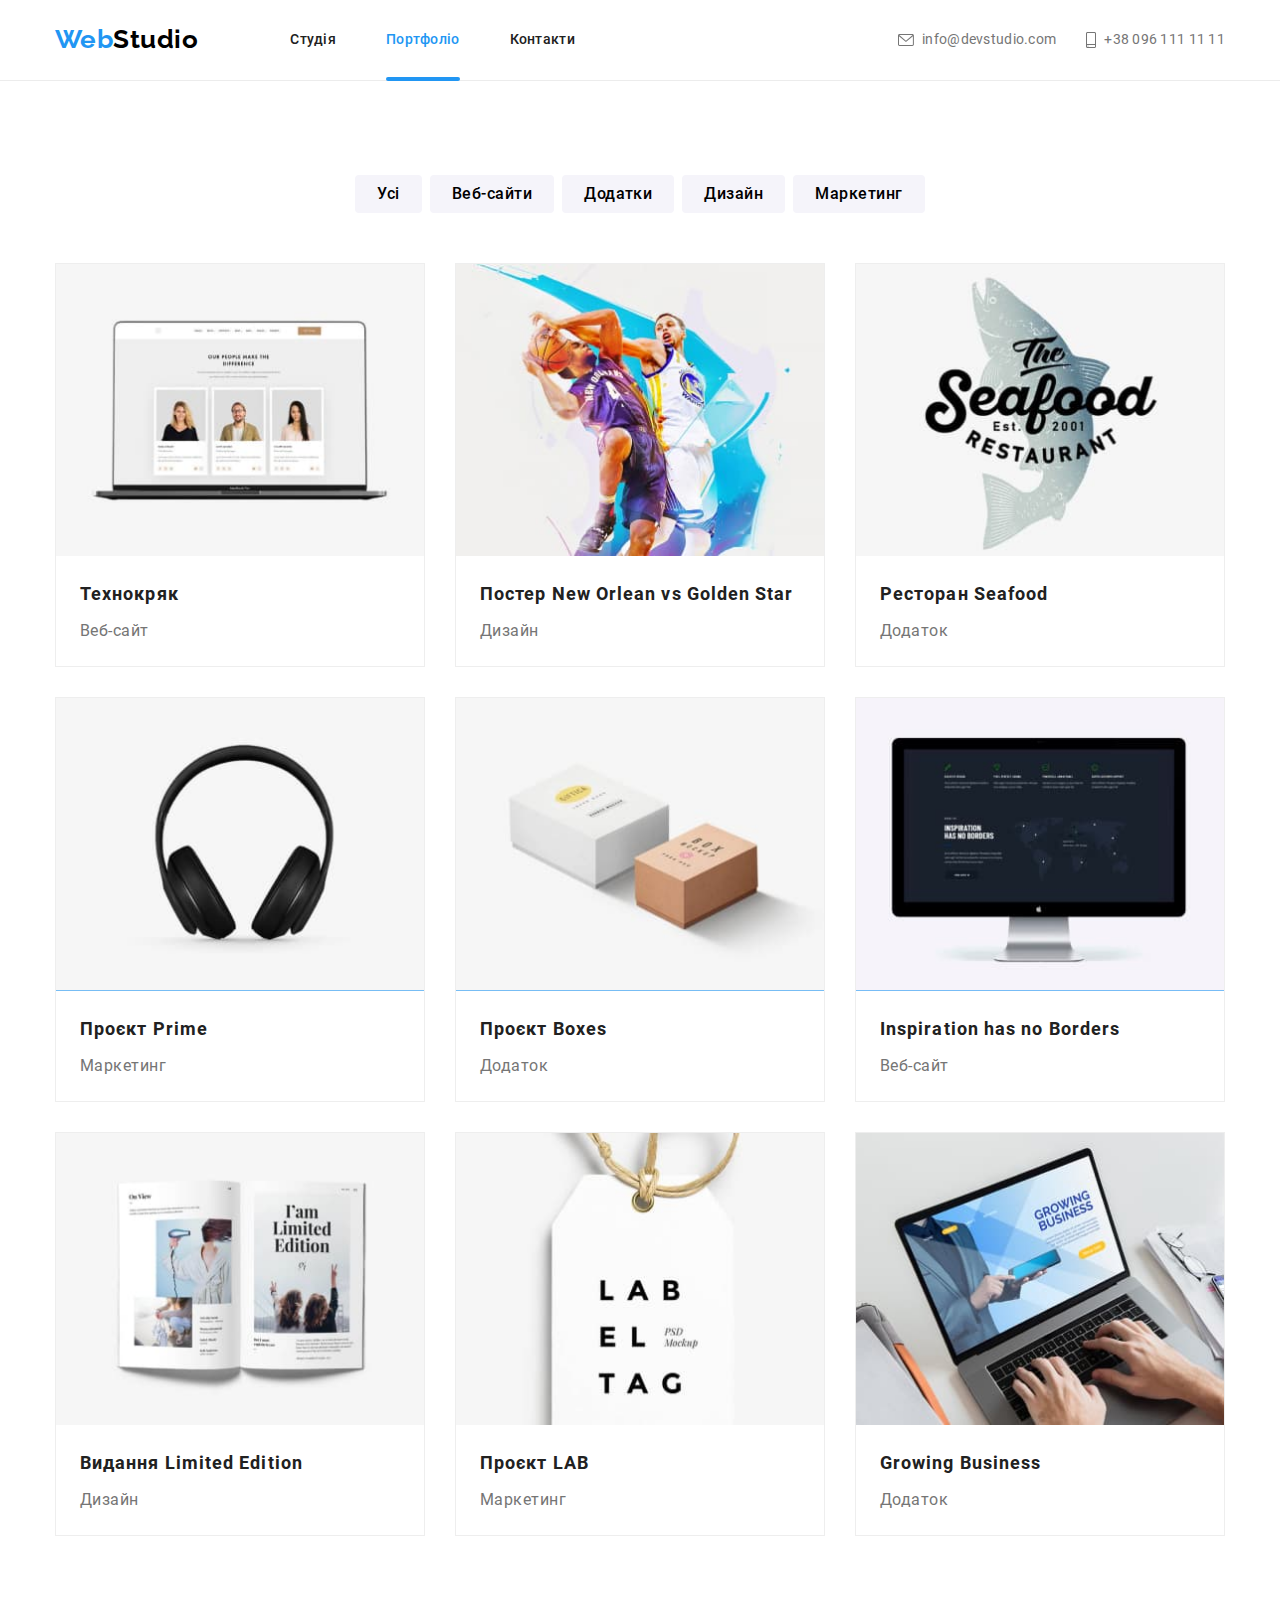
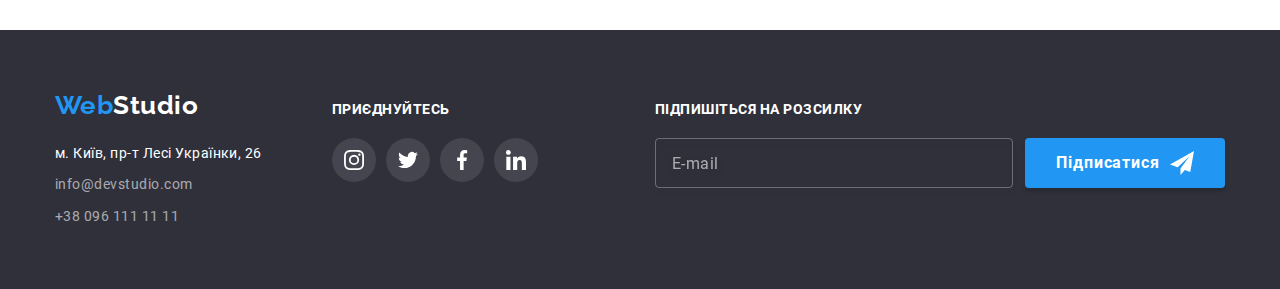
==== portfolio.html @ 1959391b "Update markup to responsive/adaptive version" ====
<!DOCTYPE html>
<html lang="uk">
<head>
    <meta charset="UTF-8">
    <meta http-equiv="X-UA-Compatible" content="IE=edge">
    <meta name="viewport" content="width=device-width, initial-scale=1.0">
    <title>Портфоліо</title>
    <!-- <link href="https://fonts.googleapis.com/css2?family=Raleway:wght@700&family=Roboto:wght@400;500;700;900&display=swap" rel="stylesheet"> -->
    <link rel="stylesheet" href="https://cdnjs.cloudflare.com/ajax/libs/modern-normalize/1.1.0/modern-normalize.css">
    <link rel="stylesheet" href="./css/main.min.css">
    
</head>
<body>
     <!-- Header -->
     <header class="page-header">
      <div class="container">
       <div class="page-header__inner">
         <!-- Site Navigation: -->

        <!-- Site Logo -->
        <a href="./index.html" class="logo"
          ><span class="logo__accent">Web</span>Studio</a
        >

        <button data-menu-button type="button" class="menu-button" aria-expanded="false" aria-controls="menu-container">
          <svg width="40" height="40" aria-label="Перемикач мобільного меню">
            <use class="menu-button__icon menu-button__icon--open" href="./images/icons.svg#menu-open"></use>
            <use class="menu-button__icon menu-button__icon--close" href="./images/icons.svg#menu-close"></use>
          </svg>
        </button>

        <div data-menu class="menu-container" id="menu-container">
          
          <nav>
            <ul class="menu-container__navigation site-nav">
              <!-- Link list  -->
              <li class="site-nav__item">
                <a href="./index.html" class="site-nav__link">Студія</a>
              </li>
              <li class="site-nav__item">
                <a href="./portfolio.html" class="site-nav__link site-nav__link--current">Портфоліо</a>
              </li>
              <li class="site-nav__item">
                <a href="#" class="site-nav__link">Контакти</a>
              </li>
            </ul>
          </nav>
          <!-- End Site Navigation -->
          <!-- Contacts: -->
          <ul class="menu-container__contacts contacts-nav">
            <li class="contacts-nav__item">
              <a href="mailto:info@devstudio.com" class="contacts-nav__link contacts-nav__link--mail">
                <svg class="contacts-nav__icon" width="16" height="12">
                  <use href="./images/icons.svg#envelope"></use>
                </svg>
                info@devstudio.com
              </a>
            </li>
            <li class="contacts-nav__item">
              <a href="tel:+380961111111" class="contacts-nav__link contacts-nav__link--tel">
                <svg class="contacts-nav__icon" width="10" height="16">
                  <use href="./images/icons.svg#smartphone"></use>
                </svg>
                +38 096 111 11 11
              </a>
            </li>
          </ul>
          <!-- End Contacts -->

          <ul class="menu-container__socials menu-soc">
            <li class="menu-soc__item">
              <a href="#" class="menu-soc__link">Instagram</a>
            </li>
            <li class="menu-soc__item">
              <a href="#" class="menu-soc__link">Twitter</a>
            </li>
            <li class="menu-soc__item">
              <a href="#" class="menu-soc__link">Facebook</a>
            </li>
            <li class="menu-soc__item">
              <a href="#" class="menu-soc__link">LinkedIn</a>
            </li>
          </ul>
        </div>
       </div>
      </div>
    </header>
      <!-- End Header -->
<!-- Main Content: -->
 <main>
    <!-- Projects: -->
<section class="projects">
<div class="container">
  <h1 class="projects__heading visually-hidden">Галерея проектів</h1>
  <!-- Filter: -->
  <ul class="projects__filter filter">
      <li class="filter__item"><button type="button" class="filter__button button">Усі</button></li>
      <li class="filter__item"><button type="button" class="filter__button button">Веб-сайти</button></li>
      <li class="filter__item"><button type="button" class="filter__button button">Додатки</button></li>
      <li class="filter__item"><button type="button" class="filter__button button">Дизайн</button></li>
      <li class="filter__item"><button type="button" class="filter__button button">Маркетинг</button></li>
  </ul>
  <!-- Links to projects: -->
  <ul class="projects__list">
      <li class="projects__item product">
          <a href="#" class="product__link">
             <div class="product__thumb">
              <img class="product__image"
              srcset="
              ./images/macbook-screan.jpg 1x,
              ./images/macbook-screan@2x.jpg 2x
              "
              src="./images/macbook-screan.jpg" alt="Сторінка сайту Технокряк" width="370" height="294">
              <div class="product__overlay">
                <p>Ресурс пропонує комплексні пропозиції з різним рівнем функціоналу та сервісів. Все це дозволить відвідувачу отримати вичерпні відомості про компанію чи приватну особу.</p>
              </div> 
            </div>
              <div class="product__content">
                <h2 class="product__title">Технокряк</h2>
              <p class="product__descr">Веб-сайт</p>
              </div>
              
          </a>
      </li>
      <li class="projects__item product">
          <a href="#" class="product__link">
              <div class="product__thumb">
                <img class="product__image"
                srcset="
                ./images/match-poster.jpg 1x,
                ./images/match-poster@2x.jpg 2x
                "
                src="./images/match-poster.jpg" alt="Афіша баскетбольного матчу" width="370" height="294">
              <div class="product__overlay">
                <p>Ресурс пропонує комплексні пропозиції з різним рівнем функціоналу та сервісів. Все це дозволить відвідувачу отримати вичерпні відомості про компанію чи приватну особу.</p>
              </div> 
              </div>
              <div class="product__content">
              <h2 class="product__title">Постер <span lang="en">New Orlean vs Golden Star</span></h2>
              <p class="product__descr">Дизайн</p>
             </div>
          </a>
      </li>
      <li class="projects__item product">
          <a href="#" class="product__link">
             <div class="product__thumb">
              <img class="product__image"
              srcset="
              ./images/restaurant-logo.jpg 1x,
              ./images/restaurant-logo@2x.jpg 2x
              "
              src="./images/restaurant-logo.jpg" alt="Логотип ресторану" width="370" height="294">
              <div class="product__overlay">
                <p>Ресурс пропонує комплексні пропозиції з різним рівнем функціоналу та сервісів. Все це дозволить відвідувачу отримати вичерпні відомості про компанію чи приватну особу.</p>
              </div> 
             </div>
              <div class="product__content">
                <h2 class="product__title">Ресторан <span lang="en">Seafood</span></h2>
              <p class="product__descr">Додаток</p>
              </div>
          </a>
      </li>
      <li class="projects__item product">
          <a href="#" class="product__link">
              <div class="product__thumb">
                <img class="product__image"
                srcset="
                ./images/headphones.jpg 1x,
                ./images/headphones@2x.jpg 2x
                "
                src="./images/headphones.jpg" alt="Навушники" width="370" height="294">
              <div class="product__overlay">
                <p>Ресурс пропонує комплексні пропозиції з різним рівнем функціоналу та сервісів. Все це дозволить відвідувачу отримати вичерпні відомості про компанію чи приватну особу.</p>
              </div> 
              </div>
              <div class="product__content">
                <h2 class="product__title">Проєкт <span lang="en">Prime</span></h2>
              <p class="product__descr">Маркетинг</p>
              </div>
          </a>
      </li>
      <li class="projects__item product">
          <a href="#" class="product__link">
             <div class="product__thumb">
              <img class="product__image"
              srcset="
              ./images/boxes.jpg 1x,
              ./images/boxes@2x.jpg 2x
              "
              src="./images/boxes.jpg" alt="Біла та коричнева коробки" width="370" height="294">
              <div class="product__overlay">
                <p>Ресурс пропонує комплексні пропозиції з різним рівнем функціоналу та сервісів. Все це дозволить відвідувачу отримати вичерпні відомості про компанію чи приватну особу.</p>
              </div> 
             </div>
              <div class="product__content">
              <h2 class="product__title">Проєкт <span lang="en">Boxes</span></h2>
              <p class="product__descr">Додаток</p>
             </div>
          </a>
      </li>
      <li class="projects__item product">
          <a href="#" class="product__link">
              <div class="product__thumb">
                <img class="product__image"
                srcset="
                ./images/monitor.jpg 1x,
                ./images/monitor@2x.jpg 2x
                "
                src="./images/monitor.jpg" alt="Комп'ютерний монітор" width="370" height="294">
              <div class="product__overlay">
                <p>Ресурс пропонує комплексні пропозиції з різним рівнем функціоналу та сервісів. Все це дозволить відвідувачу отримати вичерпні відомості про компанію чи приватну особу.</p>
              </div> 
              </div>
              <div class="product__content">
              <h2 class="product__title" lang="en">Inspiration has no Borders</h2>
              <p class="product__descr">Веб-сайт</p>
            </div>
          </a>
      </li>
      <li class="projects__item product">
          <a href="#" class="product__link">
             <div class="product__thumb">
              <img class="product__image"
              srcset="
              ./images/magazine.jpg 1x,
              ./images/magazine@2x.jpg 2x
              "
              src="./images/magazine.jpg" alt="Журнал" width="370" height="294">
              <div class="product__overlay">
                <p>Ресурс пропонує комплексні пропозиції з різним рівнем функціоналу та сервісів. Все це дозволить відвідувачу отримати вичерпні відомості про компанію чи приватну особу.</p>
              </div> 
             </div>
              <div class="product__content">
                <h2 class="product__title">Видання <span lang="en">Limited Edition</span></h2>
              <p class="product__descr">Дизайн</p>
              </div>
          </a>
      </li>
      <li class="projects__item product">
          <a href="#" class="product__link">
              <div class="product__thumb">
                <img class="product__image"
                srcset="
                ./images/lab-tag.jpg 1x,
                ./images/lab-tag@2x.jpg 2x
                "
                src="./images/lab-tag.jpg" alt="Товарна бірка" width="370" height="294">
              <div class="product__overlay">
                <p>Ресурс пропонує комплексні пропозиції з різним рівнем функціоналу та сервісів. Все це дозволить відвідувачу отримати вичерпні відомості про компанію чи приватну особу.</p>
              </div> 
              </div>
              <div class="product__content">
              <h2 class="product__title">Проєкт LAB</h2>
              <p class="product__descr">Маркетинг</p>
             </div>
          </a>
      </li>
      <li class="projects__item product">
          <a href="#" class="product__link">
              <div class="product__thumb">
                <img class="product__image" 
                srcset="
                ./images/laptop.jpg 1x,
                ./images/laptop@2x.jpg 2x
                "
                src="./images/laptop.jpg" alt="Ноутбук" width="370" height="294">
              <div class="product__overlay">
                <p>Ресурс пропонує комплексні пропозиції з різним рівнем функціоналу та сервісів. Все це дозволить відвідувачу отримати вичерпні відомості про компанію чи приватну особу.</p>
              </div> 
              </div>
              <div class="product__content">
                <h2 class="product__title" lang="en">Growing Business</h2>
              <p class="product__descr">Додаток</p>
              </div>
          </a>
      </li>
  </ul>

</div>
</section>
<!-- End Projects -->
</main>
<!-- End Main Content -->

 <!-- Footer: -->
 <footer class="page-footer">
  <div class="container">
    <div class="page-footer__container">
    <div class="page-footer__content">
     <!-- Contacts: -->
      <address>
        <!-- Site Logo -->
        <a href="./index.html" class="page-footer__logo logo"
          ><span class="logo__accent">Web</span>Studio</a
        >
        <ul class="page-footer__address-nav address-nav">
          <li class="address-nav__item">
            <a
              href="https://goo.gl/maps/x9aKFmAfyXgnvs488"
              target="_blank"
              rel="noopener noreferrer nofollow"
              class="address-nav__link address-nav__link--address"
              >м. Київ, пр-т Лесі Українки, 26</a
            >
          </li>
          <li class="address-nav__item">
            <a href="mailto:info@devstudio.com" class="address-nav__link"
              >info@devstudio.com</a
            >
          </li>
          <li class="address-nav__item">
            <a href="tel:+380961111111" class="address-nav__link">+38 096 111 11 11</a>
          </li>
        </ul>
      </address>
      <!--Social links: -->
      <div class="page-footer__socials socials">
        <p class="socials__text">Приєднуйтесь</p>
        <ul class="socials__list soc-nav">
          <li class="soc-nav__item">
            <a href="#" class="soc-nav__link soc-nav__link--inverse">
              <span class="visually-hidden">Посилання на Instagram</span>
              <svg class="soc-nav__icon soc-nav__icon" width="20" height="20">
                <use href="./images/icons.svg#instagram"></use>
              </svg>
            </a>
          </li>
          <li class="soc-nav__item">
            <a href="#" class="soc-nav__link soc-nav__link--inverse">
              <span class="visually-hidden">Посилання на Twitter</span>
              <svg class="soc-nav__icon" width="20" height="20">
                <use href="./images/icons.svg#twitter"></use>
              </svg>
            </a>
          </li>
          <li class="soc-nav__item">
            <a href="#" class="soc-nav__link soc-nav__link--inverse">
              <span class="visually-hidden">Посилання на Facebook</span>
              <svg class="soc-nav__icon" width="20" height="20">
                <use href="./images/icons.svg#facebook"></use>
              </svg>
            </a>
          </li>
          <li class="soc-nav__item">
            <a href="#" class="soc-nav__link soc-nav__link--inverse">
              <span class="visually-hidden">Посилання на LinkedIn</span>
              <svg class="soc-nav__icon" width="20" height="20">
                <use href="./images/icons.svg#linkedin"></use>
              </svg>
            </a>
          </li>
        </ul>
      </div>
    </div>
    
      <!-- E-Mail input: -->
      <div class="footer-form__wrapper">
        <p class="footer-form__text">Підпишіться на розсилку</p>
        <form class="footer-form">
          <label>
            <span class="visually-hidden">Електронна пошта</span>
            <input
              class="footer-form__field"
              type="email"
              name="email"
              placeholder="E-mail"
            />
          </label>
          <button class="footer-form__button" type="submit">
            Підписатися
            <svg width="24" height="24">
              <use href="./images/icons.svg#send"></use>
            </svg>
          </button>
        </form>
      </div>
    </div>
  </div>
</footer>
  <!-- End Footer -->
  <script src="./js/mobile-menu.js"></script>
</body>
</html>
---- css/main.min.css ----
@font-face{font-family:"Raleway";font-style:normal;font-weight:400;src:url("../fonts/raleway-v28-latin_cyrillic-regular.eot");src:local(""),url("../fonts/raleway-v28-latin_cyrillic-regular.eot?#iefix") format("embedded-opentype"),url("../fonts/raleway-v28-latin_cyrillic-regular.woff2") format("woff2"),url("../fonts/raleway-v28-latin_cyrillic-regular.woff") format("woff"),url("../fonts/raleway-v28-latin_cyrillic-regular.ttf") format("truetype"),url("../fonts/raleway-v28-latin_cyrillic-regular.svg#Raleway") format("svg")}@font-face{font-family:"Raleway";font-style:normal;font-weight:700;src:url("../fonts/raleway-v28-latin_cyrillic-700.eot");src:local(""),url("../fonts/raleway-v28-latin_cyrillic-700.eot?#iefix") format("embedded-opentype"),url("../fonts/raleway-v28-latin_cyrillic-700.woff2") format("woff2"),url("../fonts/raleway-v28-latin_cyrillic-700.woff") format("woff"),url("../fonts/raleway-v28-latin_cyrillic-700.ttf") format("truetype"),url("../fonts/raleway-v28-latin_cyrillic-700.svg#Raleway") format("svg")}@font-face{font-family:"Roboto";font-style:normal;font-weight:400;src:url("../fonts/roboto-v30-latin_cyrillic-regular.eot");src:local(""),url("../fonts/roboto-v30-latin_cyrillic-regular.eot?#iefix") format("embedded-opentype"),url("../fonts/roboto-v30-latin_cyrillic-regular.woff2") format("woff2"),url("../fonts/roboto-v30-latin_cyrillic-regular.woff") format("woff"),url("../fonts/roboto-v30-latin_cyrillic-regular.ttf") format("truetype"),url("../fonts/roboto-v30-latin_cyrillic-regular.svg#Roboto") format("svg")}@font-face{font-family:"Roboto";font-style:normal;font-weight:500;src:url("../fonts/roboto-v30-latin_cyrillic-500.eot");src:local(""),url("../fonts/roboto-v30-latin_cyrillic-500.eot?#iefix") format("embedded-opentype"),url("../fonts/roboto-v30-latin_cyrillic-500.woff2") format("woff2"),url("../fonts/roboto-v30-latin_cyrillic-500.woff") format("woff"),url("../fonts/roboto-v30-latin_cyrillic-500.ttf") format("truetype"),url("../fonts/roboto-v30-latin_cyrillic-500.svg#Roboto") format("svg")}@font-face{font-family:"Roboto";font-style:normal;font-weight:700;src:url("../fonts/roboto-v30-latin_cyrillic-700.eot");src:local(""),url("../fonts/roboto-v30-latin_cyrillic-700.eot?#iefix") format("embedded-opentype"),url("../fonts/roboto-v30-latin_cyrillic-700.woff2") format("woff2"),url("../fonts/roboto-v30-latin_cyrillic-700.woff") format("woff"),url("../fonts/roboto-v30-latin_cyrillic-700.ttf") format("truetype"),url("../fonts/roboto-v30-latin_cyrillic-700.svg#Roboto") format("svg")}@font-face{font-family:"Roboto";font-style:normal;font-weight:900;src:url("../fonts/roboto-v30-latin_cyrillic-900.eot");src:local(""),url("../fonts/roboto-v30-latin_cyrillic-900.eot?#iefix") format("embedded-opentype"),url("../fonts/roboto-v30-latin_cyrillic-900.woff2") format("woff2"),url("../fonts/roboto-v30-latin_cyrillic-900.woff") format("woff"),url("../fonts/roboto-v30-latin_cyrillic-900.ttf") format("truetype"),url("../fonts/roboto-v30-latin_cyrillic-900.svg#Roboto") format("svg")}body{background-color:#fff;color:#757575;font-family:"Roboto",sans-serif;letter-spacing:.03em}h1,h2,h3,h4,h5,h6,p,ul{padding:0;margin:0}img{display:block;width:100%;height:auto}.visually-hidden{position:absolute;white-space:nowrap;width:1px;height:1px;overflow:hidden;border:0;padding:0;clip:rect(0 0 0 0);-webkit-clip-path:inset(50%);clip-path:inset(50%);margin:-1px}.projects__list,.filter,.address-nav,.clients__list,.soc-nav,.team__list,.directions,.features__list,.menu-soc,.contacts-nav,.site-nav{padding:0;margin:0;list-style:none}.product__link,.address-nav__link,.clients__link,.soc-nav__link,.menu-soc__link,.contacts-nav__link,.site-nav__link,.logo{text-decoration:none}.product__link:hover,.address-nav__link:hover,.clients__link:hover,.soc-nav__link:hover,.menu-soc__link:hover,.contacts-nav__link:hover,.site-nav__link:hover,.logo:hover,.product__link:focus,.address-nav__link:focus,.clients__link:focus,.soc-nav__link:focus,.menu-soc__link:focus,.contacts-nav__link:focus,.site-nav__link:focus,.logo:focus{color:#2196f3}.page-header{position:relative;background-color:#fff;border-bottom:1px solid #ececec}.page-header__inner{display:-webkit-box;display:-ms-flexbox;display:flex;-webkit-box-align:center;-ms-flex-align:center;align-items:center}@media screen and (max-width: 767px){.page-header__inner{-webkit-box-pack:justify;-ms-flex-pack:justify;justify-content:space-between}}.container{margin:0 auto;padding-left:15px;padding-right:15px}@media screen and (min-width: 480px){.container{width:480px}}@media screen and (min-width: 768px){.container{width:768px}}@media screen and (min-width: 1200px){.container{width:1200px}}.logo{font-family:"Raleway",sans-serif;font-weight:700;font-size:24px;line-height:1.17;color:#000;-webkit-transition:color 250ms cubic-bezier(0.4, 0, 0.2, 1);transition:color 250ms cubic-bezier(0.4, 0, 0.2, 1)}@media screen and (min-width: 1200px){.logo{font-size:26px;line-height:1.2}}.logo__accent{color:#2196f3}.menu-button{z-index:2;margin:0;padding:0;border:0;background-color:rgba(0,0,0,0)}@media screen and (min-width: 768px){.menu-button{display:none}}.menu-button .menu-button__icon--close{display:none}.menu-button.is-open .menu-button__icon--close{display:block}.menu-button.is-open .menu-button__icon--open{display:none}.menu-container{z-index:1}@media screen and (max-width: 767px){.menu-container{display:none;-webkit-box-orient:vertical;-webkit-box-direction:normal;-ms-flex-direction:column;flex-direction:column;-webkit-box-pack:justify;-ms-flex-pack:justify;justify-content:space-between;position:fixed;top:0;left:0;bottom:0;padding:48px 40px;width:100%;background-color:#fff;-webkit-box-shadow:0px 4px 8px rgba(0,0,0,.04),0px 2px 4px rgba(0,0,0,.08),0px 1px 3px rgba(0,0,0,.16);box-shadow:0px 4px 8px rgba(0,0,0,.04),0px 2px 4px rgba(0,0,0,.08),0px 1px 3px rgba(0,0,0,.16)}.menu-container.is-open{display:-webkit-box;display:-ms-flexbox;display:flex}}@media screen and (min-width: 768px){.menu-container{display:-webkit-box;display:-ms-flexbox;display:flex;-webkit-box-pack:justify;-ms-flex-pack:justify;justify-content:space-between;-webkit-box-align:center;-ms-flex-align:center;align-items:center;-webkit-box-flex:1;-ms-flex-positive:1;flex-grow:1;margin-left:88px}}@media screen and (min-width: 1200px){.menu-container{margin-left:92px}}@media screen and (max-width: 767px){.site-nav{display:-webkit-box;display:-ms-flexbox;display:flex;-webkit-box-orient:vertical;-webkit-box-direction:normal;-ms-flex-direction:column;flex-direction:column;gap:30px}}@media screen and (min-width: 768px){.site-nav{display:-webkit-box;display:-ms-flexbox;display:flex;gap:50px}}.site-nav__link{display:block;font-weight:500;font-size:40px;line-height:1.175;letter-spacing:.02em;color:#212121;-webkit-transition:color 250ms cubic-bezier(0.4, 0, 0.2, 1);transition:color 250ms cubic-bezier(0.4, 0, 0.2, 1)}@media screen and (min-width: 768px){.site-nav__link{padding-top:32px;padding-bottom:32px;font-size:14px;line-height:1.14}.site-nav__link--current{position:relative;color:#2196f3}.site-nav__link--current::after{position:absolute;left:0;bottom:-1px;display:inline-block;content:"";width:100%;height:4px;background-color:#2196f3;border-radius:2px}}@media screen and (max-width: 767px){.contacts-nav{display:-webkit-box;display:-ms-flexbox;display:flex;-webkit-box-orient:vertical;-webkit-box-direction:reverse;-ms-flex-direction:column-reverse;flex-direction:column-reverse;gap:32px}}@media screen and (min-width: 1200px){.contacts-nav{display:-webkit-box;display:-ms-flexbox;display:flex;-webkit-box-align:center;-ms-flex-align:center;align-items:center;gap:30px}}.contacts-nav__icon{fill:currentColor}@media screen and (max-width: 767px){.contacts-nav__icon{display:none}}.contacts-nav__link{-webkit-transition:color 250ms cubic-bezier(0.4, 0, 0.2, 1);transition:color 250ms cubic-bezier(0.4, 0, 0.2, 1);color:#757575;letter-spacing:.02em}@media screen and (max-width: 767px){.contacts-nav__link{display:-webkit-box;display:-ms-flexbox;display:flex;gap:10px;-webkit-box-align:center;-ms-flex-align:center;align-items:center;font-weight:500}.contacts-nav__link--tel{font-size:34px;line-height:1.18;color:#2196f3}.contacts-nav__link--mail{font-size:24px;line-height:1.17}}@media screen and (min-width: 768px){.contacts-nav__link{display:-webkit-box;display:-ms-flexbox;display:flex;-webkit-box-align:center;-ms-flex-align:center;align-items:center;gap:8px;font-size:12px;line-height:1.17}}@media screen and (min-width: 1200px){.contacts-nav__link{font-size:14px;line-height:1.14}}.menu-soc{display:-webkit-box;display:-ms-flexbox;display:flex;-webkit-box-pack:start;-ms-flex-pack:start;justify-content:start;gap:20px;-ms-flex-wrap:wrap;flex-wrap:wrap}@media screen and (min-width: 768px){.menu-soc{display:none}}.menu-soc__item{position:relative;display:inline-block}.menu-soc__item:not(:first-child)::before{position:absolute;top:0;left:-10px;content:"";display:inline-block;width:1px;height:100%;background-color:rgba(33,33,33,.2)}.menu-soc__link{font-style:normal;font-weight:500;font-size:18px;line-height:1.22;letter-spacing:.02em;color:#2196f3}.hero{padding-top:118px;padding-bottom:118px;max-width:768px;height:400px;text-align:center;background-color:#2f303a;background-image:-webkit-gradient(linear, left top, left bottom, from(rgba(47, 48, 58, 0.4)), to(rgba(47, 48, 58, 0.4))),url(/images/hero-mobile.jpg);background-image:linear-gradient(rgba(47, 48, 58, 0.4), rgba(47, 48, 58, 0.4)),url(/images/hero-mobile.jpg);background-repeat:no-repeat;background-position:center;background-size:cover}@media screen and (min-width: 768px){.hero{max-width:1600px}}@media screen and (min-width: 1200px){.hero{height:600px;padding-top:200px;padding-bottom:200px}}@media screen and (min-width: 1600px){.hero{max-width:100%}}@media screen and (min-device-pixel-ratio: 2),screen and (-webkit-min-device-pixel-ratio: 2),screen and (min-resolution: 192dpi),screen and (min-resolution: 2dppx){.hero{background-image:-webkit-gradient(linear, left top, left bottom, from(rgba(47, 48, 58, 0.4)), to(rgba(47, 48, 58, 0.4))),url(/images/hero-mobile@2x.jpg);background-image:linear-gradient(rgba(47, 48, 58, 0.4), rgba(47, 48, 58, 0.4)),url(/images/hero-mobile@2x.jpg)}}@media screen and (min-width: 768px){.hero{background-image:-webkit-gradient(linear, left top, left bottom, from(rgba(47, 48, 58, 0.4)), to(rgba(47, 48, 58, 0.4))),url(/images/hero-tablet.jpg);background-image:linear-gradient(rgba(47, 48, 58, 0.4), rgba(47, 48, 58, 0.4)),url(/images/hero-tablet.jpg)}}@media screen and (min-width: 768px)and (min-device-pixel-ratio: 2),screen and (min-width: 768px)and (-webkit-min-device-pixel-ratio: 2),screen and (min-width: 768px)and (min-resolution: 192dpi),screen and (min-width: 768px)and (min-resolution: 2dppx){.hero{background-image:-webkit-gradient(linear, left top, left bottom, from(rgba(47, 48, 58, 0.4)), to(rgba(47, 48, 58, 0.4))),url(/images/hero-tablet@2x.jpg);background-image:linear-gradient(rgba(47, 48, 58, 0.4), rgba(47, 48, 58, 0.4)),url(/images/hero-tablet@2x.jpg)}}@media screen and (min-width: 1200px){.hero{background-image:-webkit-gradient(linear, left top, left bottom, from(rgba(47, 48, 58, 0.4)), to(rgba(47, 48, 58, 0.4))),url(/images/hero-desktop.jpg);background-image:linear-gradient(rgba(47, 48, 58, 0.4), rgba(47, 48, 58, 0.4)),url(/images/hero-desktop.jpg)}}@media screen and (min-width: 1200px)and (min-device-pixel-ratio: 2),screen and (min-width: 1200px)and (-webkit-min-device-pixel-ratio: 2),screen and (min-width: 1200px)and (min-resolution: 192dpi),screen and (min-width: 1200px)and (min-resolution: 2dppx){.hero{background-image:-webkit-gradient(linear, left top, left bottom, from(rgba(47, 48, 58, 0.4)), to(rgba(47, 48, 58, 0.4))),url(/images/hero-desktop@2x.jpg);background-image:linear-gradient(rgba(47, 48, 58, 0.4), rgba(47, 48, 58, 0.4)),url(/images/hero-desktop@2x.jpg)}}.hero__heading{width:360px;margin-left:auto;margin-right:auto;margin-bottom:30px;font-style:normal;font-weight:900;font-size:26px;line-height:1.62;letter-spacing:.06em;text-transform:uppercase;color:#fff}@media screen and (max-width: 479px){.hero__heading{width:100%}}@media screen and (min-width: 1200px){.hero__heading{width:696px;font-size:44px;line-height:1.36}}.hero__button{display:inline-block;-webkit-box-align:center;-ms-flex-align:center;align-items:center;border-radius:4px;width:200px;height:50px;font-family:inherit;font-weight:700;font-size:16px;line-height:1.88;letter-spacing:.06em;background-color:#2196f3;color:#fff;border-color:rgba(0,0,0,0);-webkit-box-shadow:0px 4px 4px rgba(0,0,0,.15);box-shadow:0px 4px 4px rgba(0,0,0,.15);cursor:pointer}@media screen and (min-width: 1200px){.hero__button{width:216px}}.backdrop{z-index:3;position:fixed;top:0;left:0;visibility:visible;opacity:1;overflow-y:scroll;width:100%;height:100%;-webkit-transition:opacity 250ms cubic-bezier(0.4, 0, 0.2, 1),visibility 250ms cubic-bezier(0.4, 0, 0.2, 1);transition:opacity 250ms cubic-bezier(0.4, 0, 0.2, 1),visibility 250ms cubic-bezier(0.4, 0, 0.2, 1);background-color:rgba(0,0,0,.2)}@media screen and (max-width: 767px){.backdrop{padding:93px 15px 94px 15px}}.backdrop.is-hidden{visibility:hidden;opacity:0;pointer-events:none}.backdrop.is-hidden .modal{-webkit-transform:translate(-50%, -50%) scale(0.9);transform:translate(-50%, -50%) scale(0.9)}.modal{position:relative;padding:40px;width:auto;height:auto;border-radius:4px;background-color:#fff;-webkit-box-shadow:0px 1px 3px rgba(0,0,0,.12),0px 1px 1px rgba(0,0,0,.14),0px 2px 1px rgba(0,0,0,.2);box-shadow:0px 1px 3px rgba(0,0,0,.12),0px 1px 1px rgba(0,0,0,.14),0px 2px 1px rgba(0,0,0,.2)}@media screen and (min-width: 768px){.modal{position:absolute;top:50%;left:50%;-webkit-transform:translate(-50%, -50%) scale(1);transform:translate(-50%, -50%) scale(1);-webkit-transition:-webkit-transform 250ms cubic-bezier(0.4, 0, 0.2, 1);transition:-webkit-transform 250ms cubic-bezier(0.4, 0, 0.2, 1);transition:transform 250ms cubic-bezier(0.4, 0, 0.2, 1);transition:transform 250ms cubic-bezier(0.4, 0, 0.2, 1), -webkit-transform 250ms cubic-bezier(0.4, 0, 0.2, 1);width:450px;height:609px}}@media screen and (min-width: 1200px){.modal{width:528px;height:581px}}.modal__button--close{position:absolute;top:8px;right:8px;display:-webkit-box;display:-ms-flexbox;display:flex;-webkit-box-pack:center;-ms-flex-pack:center;justify-content:center;-webkit-box-align:center;-ms-flex-align:center;align-items:center;width:30px;height:30px;border-radius:50%;background-color:inherit;border:1px solid rgba(0,0,0,.1);-webkit-transition:fill 250ms cubic-bezier(0.4, 0, 0.2, 1);transition:fill 250ms cubic-bezier(0.4, 0, 0.2, 1);cursor:pointer}.modal__button--close:hover,.modal__button--close:focus{fill:#2196f3}.modal__text{margin-bottom:12px;font-style:normal;font-weight:700;font-size:20px;line-height:1.5;text-align:center;letter-spacing:.03em;color:#212121}@media screen and (min-width: 1200px){.modal__text{font-size:20px;line-height:1.15}}.modal__form{display:-webkit-box;display:-ms-flexbox;display:flex;-webkit-box-orient:vertical;-webkit-box-direction:normal;-ms-flex-direction:column;flex-direction:column;-webkit-box-pack:center;-ms-flex-pack:center;justify-content:center}.modal-form__field{position:relative;padding-top:18px;margin-bottom:10px}.modal-form__inner{position:relative}.modal-form__input{padding-left:42px;width:100%;height:40px;border:1px solid rgba(33,33,33,.2);border-radius:4px;outline:none}.modal-form__input:focus{border-color:#2196f3}.modal-form__label{position:absolute;top:0;left:0;font-size:12px;line-height:1.17;letter-spacing:.01em}.modal-form__icon{position:absolute;top:50%;left:12px;-webkit-transform:translateY(-50%);transform:translateY(-50%);width:18px;height:18px}.modal-form__input:focus+.modal-form__icon{fill:#2196f3}.modal-form__comment{padding:12px 16px;width:100%;height:120px;resize:none;border:1px solid rgba(33,33,33,.2);border-radius:4px;outline:none}.modal-form__comment:focus{border-color:#2196f3}.modal-form__comment::-webkit-input-placeholder{font-size:12px;line-height:1.17;letter-spacing:.01em;color:rgba(117,117,117,.5)}.modal-form__comment::-moz-placeholder{font-size:12px;line-height:1.17;letter-spacing:.01em;color:rgba(117,117,117,.5)}.modal-form__comment:-ms-input-placeholder{font-size:12px;line-height:1.17;letter-spacing:.01em;color:rgba(117,117,117,.5)}.modal-form__comment::-ms-input-placeholder{font-size:12px;line-height:1.17;letter-spacing:.01em;color:rgba(117,117,117,.5)}.modal-form__comment::placeholder{font-size:12px;line-height:1.17;letter-spacing:.01em;color:rgba(117,117,117,.5)}.modal-form__terms{position:relative;padding-left:24px;margin-bottom:30px}@media screen and (min-width: 1200px){.modal-form__terms{padding-left:32px}}.terms__label{font-size:12px;line-height:1.17;letter-spacing:.03em}@media screen and (min-width: 1200px){.terms__label{font-size:14px;line-height:1.71}}.terms__link{font-size:12px;line-height:1.17;letter-spacing:.03em;text-decoration:underline;color:#2196f3}@media screen and (min-width: 1200px){.terms__link{font-size:14px;line-height:1.71}}.terms__checkbox--hidden{position:absolute;white-space:nowrap;width:1px;height:1px;overflow:hidden;border:0;padding:0;clip:rect(0 0 0 0);-webkit-clip-path:inset(50%);clip-path:inset(50%);margin:-1px}.terms__checkbox--visible{position:absolute;left:0;top:50%;-webkit-transform:translateY(-50%);transform:translateY(-50%);display:-webkit-box;display:-ms-flexbox;display:flex;-webkit-box-pack:center;-ms-flex-pack:center;justify-content:center;-webkit-box-align:center;-ms-flex-align:center;align-items:center;width:16px;height:15px;border-radius:2px;border:2px solid #757575;-webkit-transition:border-color 250ms cubic-bezier(0.4, 0, 0.2, 1);transition:border-color 250ms cubic-bezier(0.4, 0, 0.2, 1);background-color:rgba(0,0,0,0);color:#fff;fill:rgba(0,0,0,0)}@media screen and (min-width: 1200px){.terms__checkbox--visible{left:12px}}.terms__checkbox--hidden:focus-visible+.terms__checkbox--visible{border-color:#2196f3}.terms__checkbox--hidden:checked+.terms__checkbox--visible{background-color:#2196f3;border-color:rgba(0,0,0,0);fill:#fff}.modal-form__button{margin-left:auto;margin-right:auto;width:200px;height:50px;border-radius:4px;font-style:normal;font-weight:700;font-size:16px;line-height:1.88;text-align:center;letter-spacing:.06em;color:#fff;background-color:#2196f3;border-color:rgba(0,0,0,0);-webkit-box-shadow:0px 4px 4px rgba(0,0,0,.15);box-shadow:0px 4px 4px rgba(0,0,0,.15);cursor:pointer;-webkit-transition:background-color 250ms cubic-bezier(0.4, 0, 0.2, 1);transition:background-color 250ms cubic-bezier(0.4, 0, 0.2, 1)}.modal-form__button:hover,.modal-form__button:focus{background-color:#188ce8}.features{padding-top:60px}@media screen and (min-width: 1200px){.features{padding-top:94px}}@media screen and (min-width: 768px){.features__list{display:-webkit-box;display:-ms-flexbox;display:flex;gap:30px;-ms-flex-wrap:wrap;flex-wrap:wrap}}@media screen and (max-width: 767px){.features__item:not(:last-child){margin-bottom:30px}}@media screen and (min-width: 768px){.features__item{width:354px}}@media screen and (min-width: 1200px){.features__item{width:270px}}.features__thumb{display:-webkit-box;display:-ms-flexbox;display:flex;-webkit-box-pack:center;-ms-flex-pack:center;justify-content:center;-webkit-box-align:center;-ms-flex-align:center;align-items:center;margin-bottom:30px;width:100%;height:120px;background-color:#f5f4fa;border-radius:4px}.features__title{margin-bottom:10px;font-style:normal;font-weight:700;font-size:14px;line-height:1.14;text-transform:uppercase;color:#212121}@media screen and (max-width: 767px){.features__title{text-align:center}}.features__descr{font-size:14px;line-height:1.71}.directions{display:none;padding-top:94px;padding-bottom:94px}@media screen and (min-width: 1200px){.directions{display:block}}.directions__heading{margin-bottom:50px;font-style:normal;font-weight:700;font-size:36px;line-height:1.17;text-align:center;color:#212121}.directions__list{display:-webkit-box;display:-ms-flexbox;display:flex;gap:30px}.directions__thumb{position:relative;width:370px;height:294px}.directions__overlay{position:absolute;bottom:0;display:-webkit-box;display:-ms-flexbox;display:flex;-webkit-box-pack:center;-ms-flex-pack:center;justify-content:center;-webkit-box-align:center;-ms-flex-align:center;align-items:center;width:100%;height:70px;background-color:rgba(47,48,58,.8)}.directions__title{font-style:normal;font-weight:700;font-size:14px;line-height:1.14;text-transform:uppercase;letter-spacing:.03em;color:#fff}.team{padding-top:60px;padding-bottom:60px;background-color:#f5f4fa}@media screen and (min-width: 1200px){.team{padding-top:94px;padding-bottom:94px}}.team__heading{margin-bottom:30px;font-style:normal;font-weight:700;font-size:28px;line-height:1.18;text-align:center;color:#212121}@media screen and (min-width: 1200px){.team__heading{margin-bottom:50px;font-size:36px;line-height:1.17}}@media screen and (min-width: 768px){.team__list{display:-webkit-box;display:-ms-flexbox;display:flex;-ms-flex-wrap:wrap;flex-wrap:wrap;gap:30px}}@media screen and (min-width: 1200px){.team__list{-ms-flex-wrap:nowrap;flex-wrap:nowrap}}@media screen and (max-width: 767px){.team__item:not(:last-child){margin-bottom:30px}}.team-card{background-color:#fff;-webkit-box-shadow:0px 1px 3px rgba(0,0,0,.12),0px 1px 1px rgba(0,0,0,.14),0px 2px 1px rgba(0,0,0,.2);box-shadow:0px 1px 3px rgba(0,0,0,.12),0px 1px 1px rgba(0,0,0,.14),0px 2px 1px rgba(0,0,0,.2);border-radius:0px 0px 4px 4px;outline:1px dashed teal;max-width:450px}@media screen and (min-width: 768px){.team-card{width:354px}}@media screen and (min-width: 1200px){.team-card{width:270px}}.team-card__content{padding-top:30px;padding-bottom:24px}@media screen and (min-width: 1200px){.team-card__content{padding-bottom:30px}}.team-card__title{margin-bottom:10px;font-style:normal;font-weight:500;color:#212121}.team-card__title,.team-card__descr{font-size:16px;line-height:1.19;text-align:center}.team-card__descr{margin-bottom:16px}.soc-nav{display:-webkit-box;display:-ms-flexbox;display:flex;-webkit-box-pack:center;-ms-flex-pack:center;justify-content:center;-webkit-box-align:center;-ms-flex-align:center;align-items:center;gap:10px}.soc-nav__link{display:-webkit-box;display:-ms-flexbox;display:flex;-webkit-box-pack:center;-ms-flex-pack:center;justify-content:center;-webkit-box-align:center;-ms-flex-align:center;align-items:center;-webkit-transition:background-color 250ms cubic-bezier(0.4, 0, 0.2, 1),fill 250ms cubic-bezier(0.4, 0, 0.2, 1);transition:background-color 250ms cubic-bezier(0.4, 0, 0.2, 1),fill 250ms cubic-bezier(0.4, 0, 0.2, 1);background-color:#fff;width:44px;height:44px;border-radius:50%;fill:#afb1b8}.soc-nav__link:hover,.soc-nav__link:focus{background-color:#2196f3;fill:#fff}.soc-nav__link--inverse{background-color:rgba(255,255,255,.1);fill:#fff}.clients{padding-top:60px;padding-bottom:60px}@media screen and (min-width: 1200px){.clients{padding-top:94px;padding-bottom:94px}}.clients__heading{margin-bottom:30px;color:#212121;font-style:normal;font-weight:700;font-size:28px;line-height:1.18;text-align:center}@media screen and (min-width: 1200px){.clients__heading{margin-bottom:50px;font-size:36px;line-height:1.17}}.clients__list{display:-webkit-box;display:-ms-flexbox;display:flex;-ms-flex-wrap:wrap;flex-wrap:wrap;margin:-15px}.clients__item{margin:15px}@media screen and (max-width: 767px){.clients__item{-ms-flex-preferred-size:calc((100% - 60px)/2);flex-basis:calc((100% - 60px)/2)}}@media screen and (min-width: 768px){.clients__item{-ms-flex-preferred-size:calc((100% - 90px)/3);flex-basis:calc((100% - 90px)/3)}}@media screen and (min-width: 1200px){.clients__item{-ms-flex-preferred-size:calc((100% - 180px)/6);flex-basis:calc((100% - 180px)/6)}}.clients__link{display:-webkit-box;display:-ms-flexbox;display:flex;-webkit-box-pack:center;-ms-flex-pack:center;justify-content:center;-webkit-box-align:center;-ms-flex-align:center;align-items:center;width:100%;height:92px;border:1px solid #afb1b8;border-radius:4px;-webkit-transition:border-color 250ms cubic-bezier(0.4, 0, 0.2, 1);transition:border-color 250ms cubic-bezier(0.4, 0, 0.2, 1)}.clients__link:hover,.clients__link:focus{border-color:#2196f3}.clients__icon{-webkit-transition:fill 250ms cubic-bezier(0.4, 0, 0.2, 1);transition:fill 250ms cubic-bezier(0.4, 0, 0.2, 1);fill:#afb1b8}.clients__link:hover .clients__icon,.clients__link:focus .clients__icon{fill:#2196f3}.page-footer{padding-top:60px;padding-bottom:60px;background-color:#2f303a}.page-footer__container{position:relative;text-align:center}@media screen and (min-width: 1200px){.page-footer__container{display:-webkit-box;display:-ms-flexbox;display:flex;-webkit-box-align:baseline;-ms-flex-align:baseline;align-items:baseline;-webkit-box-pack:justify;-ms-flex-pack:justify;justify-content:space-between;text-align:start}}@media screen and (min-width: 768px)and (max-width: 1199px){.page-footer__content{display:-webkit-box;display:-ms-flexbox;display:flex;-ms-flex-pack:distribute;justify-content:space-around;-webkit-box-align:baseline;-ms-flex-align:baseline;align-items:baseline;margin-bottom:60px}}@media screen and (min-width: 1200px){.page-footer__content{display:-webkit-box;display:-ms-flexbox;display:flex;-webkit-box-align:baseline;-ms-flex-align:baseline;align-items:baseline;gap:70px}}.page-footer__logo{display:inline-block;margin-bottom:20px;color:#fff;font-style:normal}.address-nav{display:-webkit-box;display:-ms-flexbox;display:flex;-webkit-box-orient:vertical;-webkit-box-direction:normal;-ms-flex-direction:column;flex-direction:column;gap:8px}@media screen and (max-width: 767px){.address-nav{margin-bottom:60px}}.address-nav__link{display:inline-block;font-style:normal;font-size:14px;line-height:1.71;-webkit-transition:color 250ms cubic-bezier(0.4, 0, 0.2, 1);transition:color 250ms cubic-bezier(0.4, 0, 0.2, 1);color:rgba(255,255,255,.6)}.address-nav__link--address{color:#fff;text-decoration:none}.socials{display:inline-block;width:206px;height:80px}@media screen and (max-width: 767px){.socials{margin-bottom:60px}}.socials__text,.footer-form__text{margin-bottom:20px;font-weight:700;font-size:14px;line-height:1.14;text-transform:uppercase;color:#fff}.footer-form__wrapper{width:100%}@media screen and (min-width: 768px)and (max-with: 1199px){.footer-form__wrapper{position:relative;left:50%;-webkit-transform:translateX(-50%);transform:translateX(-50%)}}@media screen and (min-width: 1200px){.footer-form__wrapper{width:570px}}.footer-form__text{display:block;width:100%}.footer-form{text-align:center}@media screen and (min-width: 768px)and (max-width: 1199px){.footer-form{display:-webkit-box;display:-ms-flexbox;display:flex;-webkit-box-orient:vertical;-webkit-box-direction:normal;-ms-flex-direction:column;flex-direction:column;-webkit-box-align:center;-ms-flex-align:center;align-items:center;-webkit-box-pack:center;-ms-flex-pack:center;justify-content:center}}@media screen and (min-width: 1200px){.footer-form{display:-webkit-inline-box;display:-ms-inline-flexbox;display:inline-flex;-webkit-box-align:center;-ms-flex-align:center;align-items:center;gap:12px}}.footer-form__field{padding:15px 16px;width:100%;height:50px;border:1px solid rgba(255,255,255,.3);border-radius:4px;-webkit-transition:border-color 250ms cubic-bezier(0.4, 0, 0.2, 1);transition:border-color 250ms cubic-bezier(0.4, 0, 0.2, 1);-webkit-filter:drop-shadow(0px 4px 4px rgba(0, 0, 0, 0.15));filter:drop-shadow(0px 4px 4px rgba(0, 0, 0, 0.15));background-color:inherit;outline:none}.footer-form__field::-webkit-input-placeholder{font-size:16px;line-height:1.25;letter-spacing:.03em;color:rgba(255,255,255,.6)}.footer-form__field::-moz-placeholder{font-size:16px;line-height:1.25;letter-spacing:.03em;color:rgba(255,255,255,.6)}.footer-form__field:-ms-input-placeholder{font-size:16px;line-height:1.25;letter-spacing:.03em;color:rgba(255,255,255,.6)}.footer-form__field::-ms-input-placeholder{font-size:16px;line-height:1.25;letter-spacing:.03em;color:rgba(255,255,255,.6)}.footer-form__field::placeholder{font-size:16px;line-height:1.25;letter-spacing:.03em;color:rgba(255,255,255,.6)}.footer-form__field:focus{border-color:#2196f3;color:#fff}@media screen and (min-width: 768px){.footer-form__field{width:450px}}@media screen and (max-width: 1199px){.footer-form__field{margin-bottom:20px}}@media screen and (min-width: 1200px){.footer-form__field{width:358px}}.footer-form__button{display:-webkit-inline-box;display:-ms-inline-flexbox;display:inline-flex;-webkit-box-pack:center;-ms-flex-pack:center;justify-content:center;-webkit-box-align:center;-ms-flex-align:center;align-items:center;gap:10px;width:200px;height:50px;border-radius:4px;font-style:normal;font-weight:700;font-size:16px;line-height:1.88;letter-spacing:.06em;color:#fff;fill:currentColor;background-color:#2196f3;border-color:rgba(0,0,0,0);-webkit-box-shadow:0px 4px 4px rgba(0,0,0,.15);box-shadow:0px 4px 4px rgba(0,0,0,.15);cursor:pointer}.projects{padding-top:60px;padding-bottom:60px}@media screen and (min-width: 1200px){.projects{padding-top:94px;padding-bottom:94px}}.projects__filter{margin-bottom:40px}@media screen and (min-width: 768px){.projects__filter{margin-bottom:30px}}@media screen and (min-width: 1200px){.projects__filter{margin-bottom:50px}}.filter{display:-webkit-box;display:-ms-flexbox;display:flex;-webkit-box-align:start;-ms-flex-align:start;align-items:flex-start;gap:8px;-ms-flex-wrap:wrap;flex-wrap:wrap}@media screen and (max-width: 767px){.filter{max-width:326px}}@media screen and (min-width: 768px){.filter{-webkit-box-pack:center;-ms-flex-pack:center;justify-content:center}}.filter__button{display:inline-block;padding:6px 22px;border:none;border-radius:4px;background-color:#f5f4fa;cursor:pointer;font-family:inherit;font-weight:500;font-size:16px;line-height:1.62;text-align:center;letter-spacing:inherit;-webkit-transition:background-color 250ms cubic-bezier(0.4, 0, 0.2, 1),color 250ms cubic-bezier(0.4, 0, 0.2, 1),-webkit-box-shadow 250ms cubic-bezier(0.4, 0, 0.2, 1);transition:background-color 250ms cubic-bezier(0.4, 0, 0.2, 1),color 250ms cubic-bezier(0.4, 0, 0.2, 1),-webkit-box-shadow 250ms cubic-bezier(0.4, 0, 0.2, 1);transition:background-color 250ms cubic-bezier(0.4, 0, 0.2, 1),color 250ms cubic-bezier(0.4, 0, 0.2, 1),box-shadow 250ms cubic-bezier(0.4, 0, 0.2, 1);transition:background-color 250ms cubic-bezier(0.4, 0, 0.2, 1),color 250ms cubic-bezier(0.4, 0, 0.2, 1),box-shadow 250ms cubic-bezier(0.4, 0, 0.2, 1),-webkit-box-shadow 250ms cubic-bezier(0.4, 0, 0.2, 1)}.filter__button:hover,.filter__button:focus{background-color:#2196f3;color:#fff;-webkit-box-shadow:0px 3px 1px rgba(0,0,0,.1),0px 1px 2px rgba(0,0,0,.08),0px 2px 2px rgba(0,0,0,.12);box-shadow:0px 3px 1px rgba(0,0,0,.1),0px 1px 2px rgba(0,0,0,.08),0px 2px 2px rgba(0,0,0,.12)}@media screen and (min-width: 768px){.projects__list{display:-webkit-box;display:-ms-flexbox;display:flex;gap:30px;-ms-flex-wrap:wrap;flex-wrap:wrap}}@media screen and (max-width: 767px){.projects__item:not(:last-child){margin-bottom:30px}}@media screen and (max-width: 767px){.projects__item{max-width:450px}}@media screen and (min-width: 768px){.projects__item{max-width:354px}}@media screen and (min-width: 1200px){.projects__item{max-width:370px}}.product{border:1px solid #eee;-webkit-transition:-webkit-box-shadow 250ms cubic-bezier(0.4, 0, 0.2, 1);transition:-webkit-box-shadow 250ms cubic-bezier(0.4, 0, 0.2, 1);transition:box-shadow 250ms cubic-bezier(0.4, 0, 0.2, 1);transition:box-shadow 250ms cubic-bezier(0.4, 0, 0.2, 1), -webkit-box-shadow 250ms cubic-bezier(0.4, 0, 0.2, 1)}.product:hover{-webkit-box-shadow:0px 1px 1px rgba(0,0,0,.12),0px 4px 4px rgba(0,0,0,.06),1px 4px 6px rgba(0,0,0,.16);box-shadow:0px 1px 1px rgba(0,0,0,.12),0px 4px 4px rgba(0,0,0,.06),1px 4px 6px rgba(0,0,0,.16)}.projects__heading{color:#212121}.product__title{margin-bottom:4px;color:#212121;font-style:normal;font-weight:700;font-size:18px;line-height:2;letter-spacing:.06em}.product__descr{color:#757575;font-size:16px;line-height:1.88}.product__content{padding:20px 24px}.product__thumb{position:relative;overflow:hidden}.product__overlay{position:absolute;bottom:0;left:0;-webkit-transform:translateY(100%);transform:translateY(100%);-webkit-transition:-webkit-transform 250ms cubic-bezier(0.4, 0, 0.2, 1);transition:-webkit-transform 250ms cubic-bezier(0.4, 0, 0.2, 1);transition:transform 250ms cubic-bezier(0.4, 0, 0.2, 1);transition:transform 250ms cubic-bezier(0.4, 0, 0.2, 1), -webkit-transform 250ms cubic-bezier(0.4, 0, 0.2, 1);padding:63px 24px;width:100%;height:100%;font-size:18px;line-height:1.56;color:#fff;background-color:#2196f3}.product:hover .product__overlay{-webkit-transform:translateY(0);transform:translateY(0)}/*# sourceMappingURL=main.min.css.map */
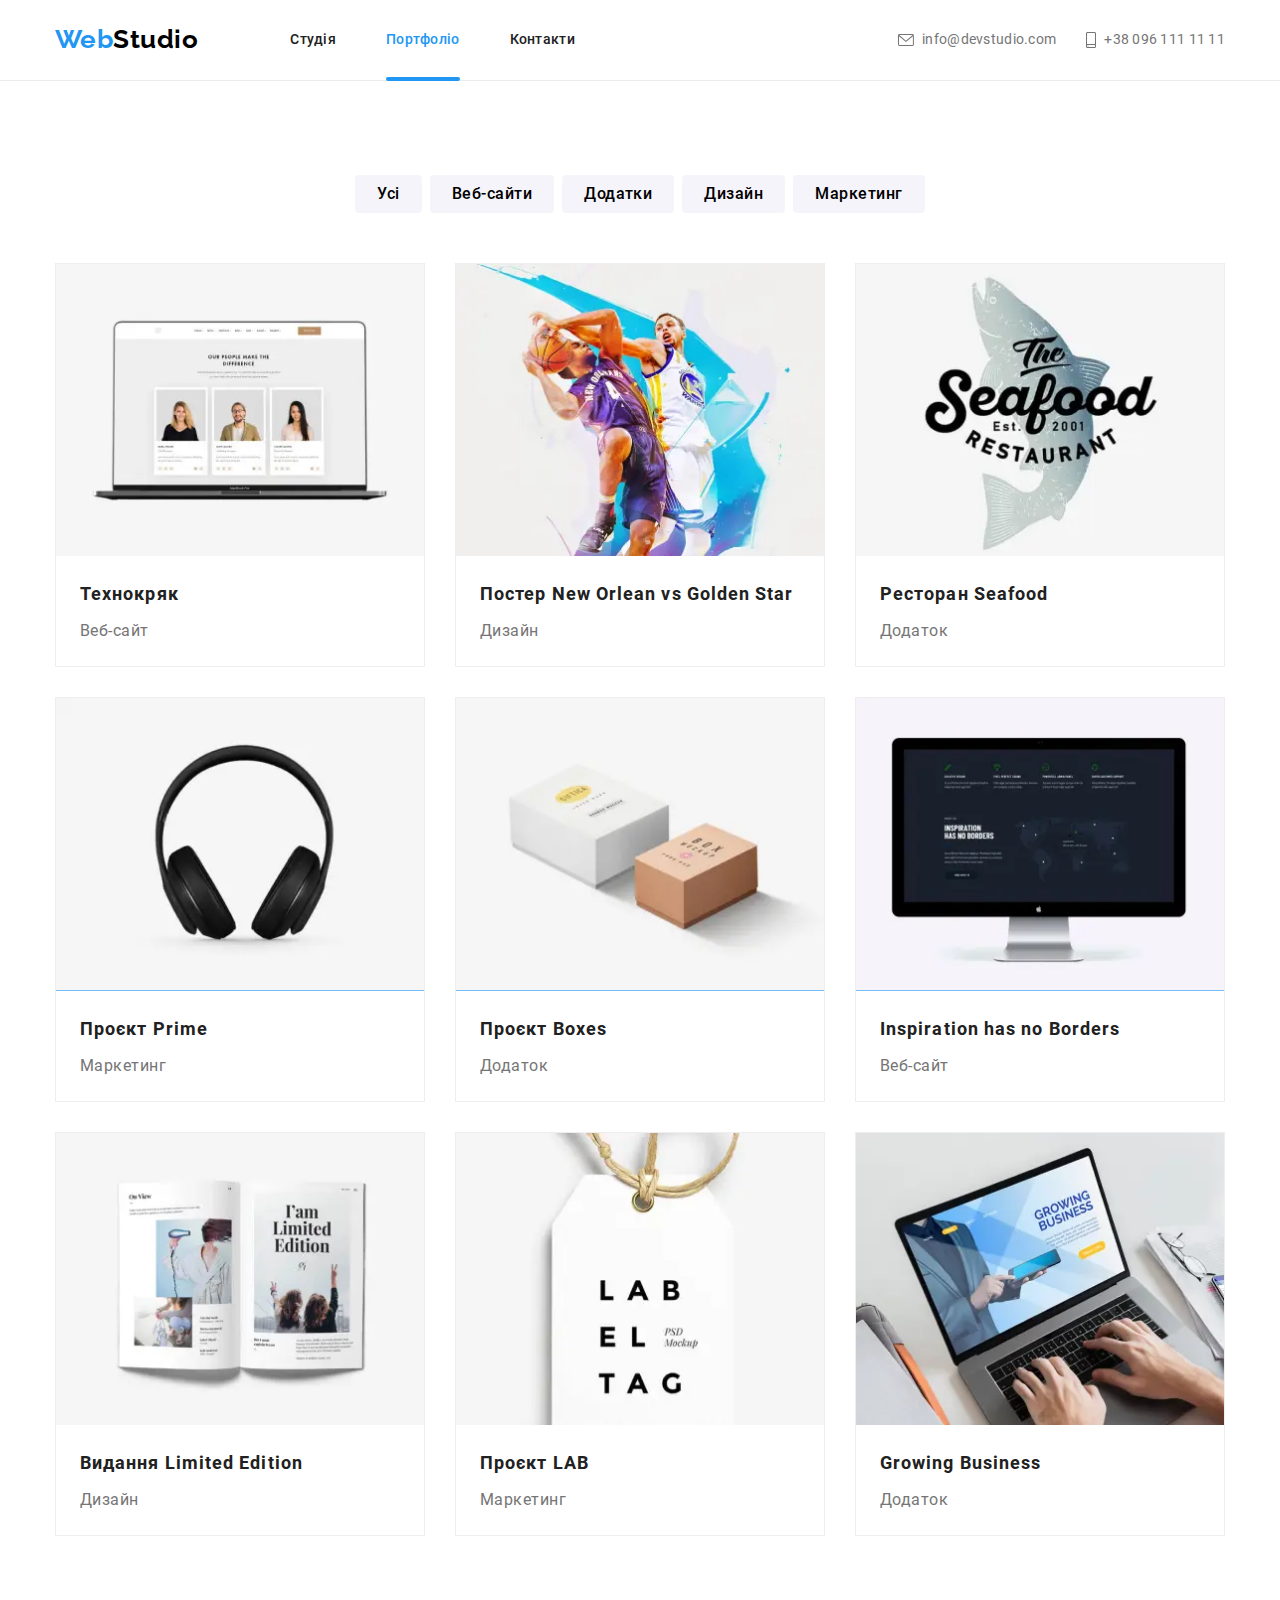
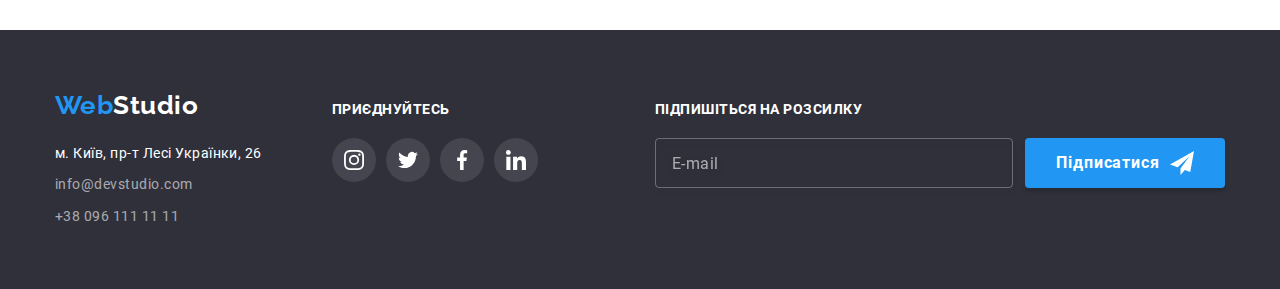
==== commit 4bbde81c: "Update markup for responsive images" ====
--- a/portfolio.html
+++ b/portfolio.html
@@ -6,7 +6,7 @@
     <meta name="viewport" content="width=device-width, initial-scale=1.0">
     <title>Портфоліо</title>
     <!-- <link href="https://fonts.googleapis.com/css2?family=Raleway:wght@700&family=Roboto:wght@400;500;700;900&display=swap" rel="stylesheet"> -->
-    <link rel="stylesheet" href="https://cdnjs.cloudflare.com/ajax/libs/modern-normalize/1.1.0/modern-normalize.css">
+    <!-- <link rel="stylesheet" href="https://cdnjs.cloudflare.com/ajax/libs/modern-normalize/1.1.0/modern-normalize.css"> -->
     <link rel="stylesheet" href="./css/main.min.css">
     
 </head>
@@ -102,15 +102,65 @@
   </ul>
   <!-- Links to projects: -->
   <ul class="projects__list">
+
       <li class="projects__item product">
           <a href="#" class="product__link">
              <div class="product__thumb">
-              <img class="product__image"
-              srcset="
-              ./images/macbook-screan.jpg 1x,
-              ./images/macbook-screan@2x.jpg 2x
-              "
-              src="./images/macbook-screan.jpg" alt="Сторінка сайту Технокряк" width="370" height="294">
+              <picture>
+                <source
+                srcset="./images/mobile/project-card/macbook-screan.webp 1x,
+                  ./images/mobile/project-card/macbook-screan@2x.webp 2x,
+                  ./images/mobile/project-card/macbook-screan@3x.webp 3x
+               "
+                type="image/webp" 
+                media="(max-width: 767px)"
+                >
+                <source
+                srcset="./images/tablet/project-card/macbook-screan.webp 1x,
+                  ./images/tablet/project-card/macbook-screan@2x.webp 2x,
+                  ./images/tablet/project-card/macbook-screan@3x.webp 3x
+               "
+                type="image/webp" 
+                media="(max-width: 1199px)"
+                >
+                <source
+                srcset="./images/desktop/project-card/macbook-screan.webp 1x,
+                  ./images/desktop/project-card/macbook-screan@2x.webp 2x,
+                  ./images/desktop/project-card/macbook-screan@3x.webp 3x
+               "
+                type="image/webp" 
+                media="(min-width: 1200px)"
+                >
+                
+                <source
+                srcset="./images/mobile/project-card/macbook-screan.jpg 1x,
+                  ./images/mobile/project-card/macbook-screan@2x.jpg 2x,
+                  ./images/mobile/project-card/macbook-screan@3x.jpg 3x
+               "
+                media="(max-width: 767px)"
+                >
+                <source
+                srcset="./images/tablet/project-card/macbook-screan.jpg 1x,
+                  ./images/tablet/project-card/macbook-screan@2x.jpg 2x,
+                  ./images/tablet/project-card/macbook-screan@3x.jpg 3x
+               " 
+                media="(max-width: 1199px)"
+                >
+                <source
+                srcset="./images/desktop/project-card/macbook-screan.jpg 1x,
+                  ./images/desktop/project-card/macbook-screan@2x.jpg 2x,
+                  ./images/desktop/project-card/macbook-screan@3x.jpg 3x
+               "
+                media="(min-width: 1200px)"
+                >
+
+                <img class="product__image"
+                loading="lazy"
+                src="./images/desktop/project-card/macbook-screan.jpg" 
+                alt="Сторінка сайту Технокряк" 
+                sizes="(min-width: 1200px) 33vw, (min-width: 768px) 50vw, 100vw"
+                >
+              </picture>
               <div class="product__overlay">
                 <p>Ресурс пропонує комплексні пропозиції з різним рівнем функціоналу та сервісів. Все це дозволить відвідувачу отримати вичерпні відомості про компанію чи приватну особу.</p>
               </div> 
@@ -119,18 +169,67 @@
                 <h2 class="product__title">Технокряк</h2>
               <p class="product__descr">Веб-сайт</p>
               </div>
-              
           </a>
       </li>
+
       <li class="projects__item product">
           <a href="#" class="product__link">
               <div class="product__thumb">
-                <img class="product__image"
-                srcset="
-                ./images/match-poster.jpg 1x,
-                ./images/match-poster@2x.jpg 2x
-                "
-                src="./images/match-poster.jpg" alt="Афіша баскетбольного матчу" width="370" height="294">
+                <picture>
+                  <source
+                  srcset="./images/mobile/project-card/match-poster.webp 1x,
+                    ./images/mobile/project-card/match-poster@2x.webp 2x,
+                    ./images/mobile/project-card/match-poster@3x.webp 3x
+                 "
+                  type="image/webp" 
+                  media="(max-width: 767px)"
+                  >
+                  <source
+                  srcset="./images/tablet/project-card/match-poster.webp 1x,
+                    ./images/tablet/project-card/match-poster@2x.webp 2x,
+                    ./images/tablet/project-card/match-poster@3x.webp 3x
+                 "
+                  type="image/webp" 
+                  media="(max-width: 1199px)"
+                  >
+                  <source
+                  srcset="./images/desktop/project-card/match-poster.webp 1x,
+                    ./images/desktop/project-card/match-poster@2x.webp 2x,
+                    ./images/desktop/project-card/match-poster@3x.webp 3x
+                 "
+                  type="image/webp" 
+                  media="(min-width: 1200px)"
+                  >
+                  
+                  <source
+                  srcset="./images/mobile/project-card/match-poster.jpg 1x,
+                    ./images/mobile/project-card/match-poster@2x.jpg 2x,
+                    ./images/mobile/project-card/match-poster@3x.jpg 3x
+                 "
+                  media="(max-width: 767px)"
+                  >
+                  <source
+                  srcset="./images/tablet/project-card/match-poster.jpg 1x,
+                    ./images/tablet/project-card/match-poster@2x.jpg 2x,
+                    ./images/tablet/project-card/match-poster@3x.jpg 3x
+                 " 
+                  media="(max-width: 1199px)"
+                  >
+                  <source
+                  srcset="./images/desktop/project-card/match-poster.jpg 1x,
+                    ./images/desktop/project-card/match-poster@2x.jpg 2x,
+                    ./images/desktop/project-card/match-poster@3x.jpg 3x
+                 "
+                  media="(min-width: 1200px)"
+                  >
+  
+                  <img class="product__image"
+                  loading="lazy"
+                  src="./images/desktop/project-card/match-poster.jpg" 
+                  alt="Афіша баскетбольного матчу" 
+                  sizes="(min-width: 1200px) 33vw, (min-width: 768px) 50vw, 100vw"
+                  >
+                </picture>
               <div class="product__overlay">
                 <p>Ресурс пропонує комплексні пропозиції з різним рівнем функціоналу та сервісів. Все це дозволить відвідувачу отримати вичерпні відомості про компанію чи приватну особу.</p>
               </div> 
@@ -141,15 +240,65 @@
              </div>
           </a>
       </li>
+
       <li class="projects__item product">
           <a href="#" class="product__link">
              <div class="product__thumb">
-              <img class="product__image"
-              srcset="
-              ./images/restaurant-logo.jpg 1x,
-              ./images/restaurant-logo@2x.jpg 2x
-              "
-              src="./images/restaurant-logo.jpg" alt="Логотип ресторану" width="370" height="294">
+              <picture>
+                <source
+                srcset="./images/mobile/project-card/restaurant-logo.webp 1x,
+                  ./images/mobile/project-card/restaurant-logo@2x.webp 2x,
+                  ./images/mobile/project-card/restaurant-logo@3x.webp 3x
+               "
+                type="image/webp" 
+                media="(max-width: 767px)"
+                >
+                <source
+                srcset="./images/tablet/project-card/restaurant-logo.webp 1x,
+                  ./images/tablet/project-card/restaurant-logo@2x.webp 2x,
+                  ./images/tablet/project-card/restaurant-logo@3x.webp 3x
+               "
+                type="image/webp" 
+                media="(max-width: 1199px)"
+                >
+                <source
+                srcset="./images/desktop/project-card/restaurant-logo.webp 1x,
+                  ./images/desktop/project-card/restaurant-logo@2x.webp 2x,
+                  ./images/desktop/project-card/restaurant-logo@3x.webp 3x
+               "
+                type="image/webp" 
+                media="(min-width: 1200px)"
+                >
+                
+                <source
+                srcset="./images/mobile/project-card/restaurant-logo.jpg 1x,
+                  ./images/mobile/project-card/restaurant-logo@2x.jpg 2x,
+                  ./images/mobile/project-card/restaurant-logo@3x.jpg 3x
+               "
+                media="(max-width: 767px)"
+                >
+                <source
+                srcset="./images/tablet/project-card/restaurant-logo.jpg 1x,
+                  ./images/tablet/project-card/restaurant-logo@2x.jpg 2x,
+                  ./images/tablet/project-card/restaurant-logo@3x.jpg 3x
+               " 
+                media="(max-width: 1199px)"
+                >
+                <source
+                srcset="./images/desktop/project-card/restaurant-logo.jpg 1x,
+                  ./images/desktop/project-card/restaurant-logo@2x.jpg 2x,
+                  ./images/desktop/project-card/restaurant-logo@3x.jpg 3x
+               "
+                media="(min-width: 1200px)"
+                >
+
+                <img class="product__image"
+                loading="lazy"
+                src="./images/desktop/project-card/restaurant-logo.jpg" 
+                alt="Логотип ресторану" 
+                sizes="(min-width: 1200px) 33vw, (min-width: 768px) 50vw, 100vw"
+                >
+              </picture>
               <div class="product__overlay">
                 <p>Ресурс пропонує комплексні пропозиції з різним рівнем функціоналу та сервісів. Все це дозволить відвідувачу отримати вичерпні відомості про компанію чи приватну особу.</p>
               </div> 
@@ -160,15 +309,65 @@
               </div>
           </a>
       </li>
+
       <li class="projects__item product">
           <a href="#" class="product__link">
               <div class="product__thumb">
-                <img class="product__image"
-                srcset="
-                ./images/headphones.jpg 1x,
-                ./images/headphones@2x.jpg 2x
-                "
-                src="./images/headphones.jpg" alt="Навушники" width="370" height="294">
+                <picture>
+                  <source
+                  srcset="./images/mobile/project-card/headphones.webp 1x,
+                    ./images/mobile/project-card/headphones@2x.webp 2x,
+                    ./images/mobile/project-card/headphones@3x.webp 3x
+                 "
+                  type="image/webp" 
+                  media="(max-width: 767px)"
+                  >
+                  <source
+                  srcset="./images/tablet/project-card/headphones.webp 1x,
+                    ./images/tablet/project-card/headphones@2x.webp 2x,
+                    ./images/tablet/project-card/headphones@3x.webp 3x
+                 "
+                  type="image/webp" 
+                  media="(max-width: 1199px)"
+                  >
+                  <source
+                  srcset="./images/desktop/project-card/headphones.webp 1x,
+                    ./images/desktop/project-card/headphones@2x.webp 2x,
+                    ./images/desktop/project-card/headphones@3x.webp 3x
+                 "
+                  type="image/webp" 
+                  media="(min-width: 1200px)"
+                  >
+                  
+                  <source
+                  srcset="./images/mobile/project-card/headphones.jpg 1x,
+                    ./images/mobile/project-card/headphones@2x.jpg 2x,
+                    ./images/mobile/project-card/headphones@3x.jpg 3x
+                 "
+                  media="(max-width: 767px)"
+                  >
+                  <source
+                  srcset="./images/tablet/project-card/headphones.jpg 1x,
+                    ./images/tablet/project-card/headphones@2x.jpg 2x,
+                    ./images/tablet/project-card/headphones@3x.jpg 3x
+                 " 
+                  media="(max-width: 1199px)"
+                  >
+                  <source
+                  srcset="./images/desktop/project-card/headphones.jpg 1x,
+                    ./images/desktop/project-card/headphones@2x.jpg 2x,
+                    ./images/desktop/project-card/headphones@3x.jpg 3x
+                 "
+                  media="(min-width: 1200px)"
+                  >
+  
+                  <img class="product__image"
+                  loading="lazy"
+                  src="./images/desktop/project-card/headphones.jpg" 
+                  alt="Навушники" 
+                  sizes="(min-width: 1200px) 33vw, (min-width: 768px) 50vw, 100vw"
+                  >
+                </picture>
               <div class="product__overlay">
                 <p>Ресурс пропонує комплексні пропозиції з різним рівнем функціоналу та сервісів. Все це дозволить відвідувачу отримати вичерпні відомості про компанію чи приватну особу.</p>
               </div> 
@@ -179,15 +378,65 @@
               </div>
           </a>
       </li>
+
       <li class="projects__item product">
           <a href="#" class="product__link">
              <div class="product__thumb">
-              <img class="product__image"
-              srcset="
-              ./images/boxes.jpg 1x,
-              ./images/boxes@2x.jpg 2x
-              "
-              src="./images/boxes.jpg" alt="Біла та коричнева коробки" width="370" height="294">
+              <picture>
+                <source
+                srcset="./images/mobile/project-card/boxes.webp 1x,
+                  ./images/mobile/project-card/boxes@2x.webp 2x,
+                  ./images/mobile/project-card/boxes@3x.webp 3x
+               "
+                type="image/webp" 
+                media="(max-width: 767px)"
+                >
+                <source
+                srcset="./images/tablet/project-card/boxes.webp 1x,
+                  ./images/tablet/project-card/boxes@2x.webp 2x,
+                  ./images/tablet/project-card/boxes@3x.webp 3x
+               "
+                type="image/webp" 
+                media="(max-width: 1199px)"
+                >
+                <source
+                srcset="./images/desktop/project-card/boxes.webp 1x,
+                  ./images/desktop/project-card/boxes@2x.webp 2x,
+                  ./images/desktop/project-card/boxes@3x.webp 3x
+               "
+                type="image/webp" 
+                media="(min-width: 1200px)"
+                >
+                
+                <source
+                srcset="./images/mobile/project-card/boxes.jpg 1x,
+                  ./images/mobile/project-card/boxes@2x.jpg 2x,
+                  ./images/mobile/project-card/boxes@3x.jpg 3x
+               "
+                media="(max-width: 767px)"
+                >
+                <source
+                srcset="./images/tablet/project-card/boxes.jpg 1x,
+                  ./images/tablet/project-card/boxes@2x.jpg 2x,
+                  ./images/tablet/project-card/boxes@3x.jpg 3x
+               " 
+                media="(max-width: 1199px)"
+                >
+                <source
+                srcset="./images/desktop/project-card/boxes.jpg 1x,
+                  ./images/desktop/project-card/boxes@2x.jpg 2x,
+                  ./images/desktop/project-card/boxes@3x.jpg 3x
+               "
+                media="(min-width: 1200px)"
+                >
+
+                <img class="product__image"
+                loading="lazy"
+                src="./images/desktop/project-card/boxes.jpg" 
+                alt="Біла та коричнева коробки" 
+                sizes="(min-width: 1200px) 33vw, (min-width: 768px) 50vw, 100vw"
+                >
+              </picture>
               <div class="product__overlay">
                 <p>Ресурс пропонує комплексні пропозиції з різним рівнем функціоналу та сервісів. Все це дозволить відвідувачу отримати вичерпні відомості про компанію чи приватну особу.</p>
               </div> 
@@ -198,15 +447,65 @@
              </div>
           </a>
       </li>
+
       <li class="projects__item product">
           <a href="#" class="product__link">
               <div class="product__thumb">
-                <img class="product__image"
-                srcset="
-                ./images/monitor.jpg 1x,
-                ./images/monitor@2x.jpg 2x
-                "
-                src="./images/monitor.jpg" alt="Комп'ютерний монітор" width="370" height="294">
+                <picture>
+                  <source
+                  srcset="./images/mobile/project-card/monitor.webp 1x,
+                    ./images/mobile/project-card/monitor@2x.webp 2x,
+                    ./images/mobile/project-card/monitor@3x.webp 3x
+                 "
+                  type="image/webp" 
+                  media="(max-width: 767px)"
+                  >
+                  <source
+                  srcset="./images/tablet/project-card/monitor.webp 1x,
+                    ./images/tablet/project-card/monitor@2x.webp 2x,
+                    ./images/tablet/project-card/monitor@3x.webp 3x
+                 "
+                  type="image/webp" 
+                  media="(max-width: 1199px)"
+                  >
+                  <source
+                  srcset="./images/desktop/project-card/monitor.webp 1x,
+                    ./images/desktop/project-card/monitor@2x.webp 2x,
+                    ./images/desktop/project-card/monitor@3x.webp 3x
+                 "
+                  type="image/webp" 
+                  media="(min-width: 1200px)"
+                  >
+                  
+                  <source
+                  srcset="./images/mobile/project-card/monitor.jpg 1x,
+                    ./images/mobile/project-card/monitor@2x.jpg 2x,
+                    ./images/mobile/project-card/monitor@3x.jpg 3x
+                 "
+                  media="(max-width: 767px)"
+                  >
+                  <source
+                  srcset="./images/tablet/project-card/monitor.jpg 1x,
+                    ./images/tablet/project-card/monitor@2x.jpg 2x,
+                    ./images/tablet/project-card/monitor@3x.jpg 3x
+                 " 
+                  media="(max-width: 1199px)"
+                  >
+                  <source
+                  srcset="./images/desktop/project-card/monitor.jpg 1x,
+                    ./images/desktop/project-card/monitor@2x.jpg 2x,
+                    ./images/desktop/project-card/monitor@3x.jpg 3x
+                 "
+                  media="(min-width: 1200px)"
+                  >
+  
+                  <img class="product__image"
+                  loading="lazy"
+                  src="./images/desktop/project-card/monitor.jpg" 
+                  alt="Комп'ютерний монітор" 
+                  sizes="(min-width: 1200px) 33vw, (min-width: 768px) 50vw, 100vw"
+                  >
+                </picture>
               <div class="product__overlay">
                 <p>Ресурс пропонує комплексні пропозиції з різним рівнем функціоналу та сервісів. Все це дозволить відвідувачу отримати вичерпні відомості про компанію чи приватну особу.</p>
               </div> 
@@ -217,15 +516,65 @@
             </div>
           </a>
       </li>
+
       <li class="projects__item product">
           <a href="#" class="product__link">
              <div class="product__thumb">
-              <img class="product__image"
-              srcset="
-              ./images/magazine.jpg 1x,
-              ./images/magazine@2x.jpg 2x
-              "
-              src="./images/magazine.jpg" alt="Журнал" width="370" height="294">
+              <picture>
+                <source
+                srcset="./images/mobile/project-card/magazine.webp 1x,
+                  ./images/mobile/project-card/magazine@2x.webp 2x,
+                  ./images/mobile/project-card/magazine@3x.webp 3x
+               "
+                type="image/webp" 
+                media="(max-width: 767px)"
+                >
+                <source
+                srcset="./images/tablet/project-card/magazine.webp 1x,
+                  ./images/tablet/project-card/magazine@2x.webp 2x,
+                  ./images/tablet/project-card/magazine@3x.webp 3x
+               "
+                type="image/webp" 
+                media="(max-width: 1199px)"
+                >
+                <source
+                srcset="./images/desktop/project-card/magazine.webp 1x,
+                  ./images/desktop/project-card/magazine@2x.webp 2x,
+                  ./images/desktop/project-card/magazine@3x.webp 3x
+               "
+                type="image/webp" 
+                media="(min-width: 1200px)"
+                >
+                
+                <source
+                srcset="./images/mobile/project-card/magazine.jpg 1x,
+                  ./images/mobile/project-card/magazine@2x.jpg 2x,
+                  ./images/mobile/project-card/magazine@3x.jpg 3x
+               "
+                media="(max-width: 767px)"
+                >
+                <source
+                srcset="./images/tablet/project-card/magazine.jpg 1x,
+                  ./images/tablet/project-card/magazine@2x.jpg 2x,
+                  ./images/tablet/project-card/magazine@3x.jpg 3x
+               " 
+                media="(max-width: 1199px)"
+                >
+                <source
+                srcset="./images/desktop/project-card/magazine.jpg 1x,
+                  ./images/desktop/project-card/magazine@2x.jpg 2x,
+                  ./images/desktop/project-card/magazine@3x.jpg 3x
+               "
+                media="(min-width: 1200px)"
+                >
+
+                <img class="product__image"
+                loading="lazy"
+                src="./images/desktop/project-card/magazine.jpg" 
+                alt="Журнал" 
+                sizes="(min-width: 1200px) 33vw, (min-width: 768px) 50vw, 100vw"
+                >
+              </picture>
               <div class="product__overlay">
                 <p>Ресурс пропонує комплексні пропозиції з різним рівнем функціоналу та сервісів. Все це дозволить відвідувачу отримати вичерпні відомості про компанію чи приватну особу.</p>
               </div> 
@@ -236,15 +585,65 @@
               </div>
           </a>
       </li>
+
       <li class="projects__item product">
           <a href="#" class="product__link">
               <div class="product__thumb">
-                <img class="product__image"
-                srcset="
-                ./images/lab-tag.jpg 1x,
-                ./images/lab-tag@2x.jpg 2x
-                "
-                src="./images/lab-tag.jpg" alt="Товарна бірка" width="370" height="294">
+                <picture>
+                  <source
+                  srcset="./images/mobile/project-card/lab-tag.webp 1x,
+                    ./images/mobile/project-card/lab-tag@2x.webp 2x,
+                    ./images/mobile/project-card/lab-tag@3x.webp 3x
+                 "
+                  type="image/webp" 
+                  media="(max-width: 767px)"
+                  >
+                  <source
+                  srcset="./images/tablet/project-card/lab-tag.webp 1x,
+                    ./images/tablet/project-card/lab-tag@2x.webp 2x,
+                    ./images/tablet/project-card/lab-tag@3x.webp 3x
+                 "
+                  type="image/webp" 
+                  media="(max-width: 1199px)"
+                  >
+                  <source
+                  srcset="./images/desktop/project-card/lab-tag.webp 1x,
+                    ./images/desktop/project-card/lab-tag@2x.webp 2x,
+                    ./images/desktop/project-card/lab-tag@3x.webp 3x
+                 "
+                  type="image/webp" 
+                  media="(min-width: 1200px)"
+                  >
+                  
+                  <source
+                  srcset="./images/mobile/project-card/lab-tag.jpg 1x,
+                    ./images/mobile/project-card/lab-tag@2x.jpg 2x,
+                    ./images/mobile/project-card/lab-tag@3x.jpg 3x
+                 "
+                  media="(max-width: 767px)"
+                  >
+                  <source
+                  srcset="./images/tablet/project-card/lab-tag.jpg 1x,
+                    ./images/tablet/project-card/lab-tag@2x.jpg 2x,
+                    ./images/tablet/project-card/lab-tag@3x.jpg 3x
+                 " 
+                  media="(max-width: 1199px)"
+                  >
+                  <source
+                  srcset="./images/desktop/project-card/lab-tag.jpg 1x,
+                    ./images/desktop/project-card/lab-tag@2x.jpg 2x,
+                    ./images/desktop/project-card/lab-tag@3x.jpg 3x
+                 "
+                  media="(min-width: 1200px)"
+                  >
+  
+                  <img class="product__image"
+                  loading="lazy"
+                  src="./images/desktop/project-card/lab-tag.jpg" 
+                  alt="Товарна бірка" 
+                  sizes="(min-width: 1200px) 33vw, (min-width: 768px) 50vw, 100vw"
+                  >
+                </picture>
               <div class="product__overlay">
                 <p>Ресурс пропонує комплексні пропозиції з різним рівнем функціоналу та сервісів. Все це дозволить відвідувачу отримати вичерпні відомості про компанію чи приватну особу.</p>
               </div> 
@@ -255,15 +654,65 @@
              </div>
           </a>
       </li>
+
       <li class="projects__item product">
           <a href="#" class="product__link">
               <div class="product__thumb">
-                <img class="product__image" 
-                srcset="
-                ./images/laptop.jpg 1x,
-                ./images/laptop@2x.jpg 2x
-                "
-                src="./images/laptop.jpg" alt="Ноутбук" width="370" height="294">
+                <picture>
+                  <source
+                  srcset="./images/mobile/project-card/laptop.webp 1x,
+                    ./images/mobile/project-card/laptop@2x.webp 2x,
+                    ./images/mobile/project-card/laptop@3x.webp 3x
+                 "
+                  type="image/webp" 
+                  media="(max-width: 767px)"
+                  >
+                  <source
+                  srcset="./images/tablet/project-card/laptop.webp 1x,
+                    ./images/tablet/project-card/laptop@2x.webp 2x,
+                    ./images/tablet/project-card/laptop@3x.webp 3x
+                 "
+                  type="image/webp" 
+                  media="(max-width: 1199px)"
+                  >
+                  <source
+                  srcset="./images/desktop/project-card/laptop.webp 1x,
+                    ./images/desktop/project-card/laptop@2x.webp 2x,
+                    ./images/desktop/project-card/laptop@3x.webp 3x
+                 "
+                  type="image/webp" 
+                  media="(min-width: 1200px)"
+                  >
+                  
+                  <source
+                  srcset="./images/mobile/project-card/laptop.jpg 1x,
+                    ./images/mobile/project-card/laptop@2x.jpg 2x,
+                    ./images/mobile/project-card/laptop@3x.jpg 3x
+                 "
+                  media="(max-width: 767px)"
+                  >
+                  <source
+                  srcset="./images/tablet/project-card/laptop.jpg 1x,
+                    ./images/tablet/project-card/laptop@2x.jpg 2x,
+                    ./images/tablet/project-card/laptop@3x.jpg 3x
+                 " 
+                  media="(max-width: 1199px)"
+                  >
+                  <source
+                  srcset="./images/desktop/project-card/laptop.jpg 1x,
+                    ./images/desktop/project-card/laptop@2x.jpg 2x,
+                    ./images/desktop/project-card/laptop@3x.jpg 3x
+                 "
+                  media="(min-width: 1200px)"
+                  >
+  
+                  <img class="product__image"
+                  loading="lazy"
+                  src="./images/desktop/project-card/laptop.jpg" 
+                  alt="Ноутбук" 
+                  sizes="(min-width: 1200px) 33vw, (min-width: 768px) 50vw, 100vw"
+                  >
+                </picture>
               <div class="product__overlay">
                 <p>Ресурс пропонує комплексні пропозиції з різним рівнем функціоналу та сервісів. Все це дозволить відвідувачу отримати вичерпні відомості про компанію чи приватну особу.</p>
               </div> 
--- a/css/main.min.css
+++ b/css/main.min.css
@@ -1 +1 @@
-@font-face{font-family:"Raleway";font-style:normal;font-weight:400;src:url("../fonts/raleway-v28-latin_cyrillic-regular.eot");src:local(""),url("../fonts/raleway-v28-latin_cyrillic-regular.eot?#iefix") format("embedded-opentype"),url("../fonts/raleway-v28-latin_cyrillic-regular.woff2") format("woff2"),url("../fonts/raleway-v28-latin_cyrillic-regular.woff") format("woff"),url("../fonts/raleway-v28-latin_cyrillic-regular.ttf") format("truetype"),url("../fonts/raleway-v28-latin_cyrillic-regular.svg#Raleway") format("svg")}@font-face{font-family:"Raleway";font-style:normal;font-weight:700;src:url("../fonts/raleway-v28-latin_cyrillic-700.eot");src:local(""),url("../fonts/raleway-v28-latin_cyrillic-700.eot?#iefix") format("embedded-opentype"),url("../fonts/raleway-v28-latin_cyrillic-700.woff2") format("woff2"),url("../fonts/raleway-v28-latin_cyrillic-700.woff") format("woff"),url("../fonts/raleway-v28-latin_cyrillic-700.ttf") format("truetype"),url("../fonts/raleway-v28-latin_cyrillic-700.svg#Raleway") format("svg")}@font-face{font-family:"Roboto";font-style:normal;font-weight:400;src:url("../fonts/roboto-v30-latin_cyrillic-regular.eot");src:local(""),url("../fonts/roboto-v30-latin_cyrillic-regular.eot?#iefix") format("embedded-opentype"),url("../fonts/roboto-v30-latin_cyrillic-regular.woff2") format("woff2"),url("../fonts/roboto-v30-latin_cyrillic-regular.woff") format("woff"),url("../fonts/roboto-v30-latin_cyrillic-regular.ttf") format("truetype"),url("../fonts/roboto-v30-latin_cyrillic-regular.svg#Roboto") format("svg")}@font-face{font-family:"Roboto";font-style:normal;font-weight:500;src:url("../fonts/roboto-v30-latin_cyrillic-500.eot");src:local(""),url("../fonts/roboto-v30-latin_cyrillic-500.eot?#iefix") format("embedded-opentype"),url("../fonts/roboto-v30-latin_cyrillic-500.woff2") format("woff2"),url("../fonts/roboto-v30-latin_cyrillic-500.woff") format("woff"),url("../fonts/roboto-v30-latin_cyrillic-500.ttf") format("truetype"),url("../fonts/roboto-v30-latin_cyrillic-500.svg#Roboto") format("svg")}@font-face{font-family:"Roboto";font-style:normal;font-weight:700;src:url("../fonts/roboto-v30-latin_cyrillic-700.eot");src:local(""),url("../fonts/roboto-v30-latin_cyrillic-700.eot?#iefix") format("embedded-opentype"),url("../fonts/roboto-v30-latin_cyrillic-700.woff2") format("woff2"),url("../fonts/roboto-v30-latin_cyrillic-700.woff") format("woff"),url("../fonts/roboto-v30-latin_cyrillic-700.ttf") format("truetype"),url("../fonts/roboto-v30-latin_cyrillic-700.svg#Roboto") format("svg")}@font-face{font-family:"Roboto";font-style:normal;font-weight:900;src:url("../fonts/roboto-v30-latin_cyrillic-900.eot");src:local(""),url("../fonts/roboto-v30-latin_cyrillic-900.eot?#iefix") format("embedded-opentype"),url("../fonts/roboto-v30-latin_cyrillic-900.woff2") format("woff2"),url("../fonts/roboto-v30-latin_cyrillic-900.woff") format("woff"),url("../fonts/roboto-v30-latin_cyrillic-900.ttf") format("truetype"),url("../fonts/roboto-v30-latin_cyrillic-900.svg#Roboto") format("svg")}body{background-color:#fff;color:#757575;font-family:"Roboto",sans-serif;letter-spacing:.03em}h1,h2,h3,h4,h5,h6,p,ul{padding:0;margin:0}img{display:block;width:100%;height:auto}.visually-hidden{position:absolute;white-space:nowrap;width:1px;height:1px;overflow:hidden;border:0;padding:0;clip:rect(0 0 0 0);-webkit-clip-path:inset(50%);clip-path:inset(50%);margin:-1px}.projects__list,.filter,.address-nav,.clients__list,.soc-nav,.team__list,.directions,.features__list,.menu-soc,.contacts-nav,.site-nav{padding:0;margin:0;list-style:none}.product__link,.address-nav__link,.clients__link,.soc-nav__link,.menu-soc__link,.contacts-nav__link,.site-nav__link,.logo{text-decoration:none}.product__link:hover,.address-nav__link:hover,.clients__link:hover,.soc-nav__link:hover,.menu-soc__link:hover,.contacts-nav__link:hover,.site-nav__link:hover,.logo:hover,.product__link:focus,.address-nav__link:focus,.clients__link:focus,.soc-nav__link:focus,.menu-soc__link:focus,.contacts-nav__link:focus,.site-nav__link:focus,.logo:focus{color:#2196f3}.page-header{position:relative;background-color:#fff;border-bottom:1px solid #ececec}.page-header__inner{display:-webkit-box;display:-ms-flexbox;display:flex;-webkit-box-align:center;-ms-flex-align:center;align-items:center}@media screen and (max-width: 767px){.page-header__inner{-webkit-box-pack:justify;-ms-flex-pack:justify;justify-content:space-between}}.container{margin:0 auto;padding-left:15px;padding-right:15px}@media screen and (min-width: 480px){.container{width:480px}}@media screen and (min-width: 768px){.container{width:768px}}@media screen and (min-width: 1200px){.container{width:1200px}}.logo{font-family:"Raleway",sans-serif;font-weight:700;font-size:24px;line-height:1.17;color:#000;-webkit-transition:color 250ms cubic-bezier(0.4, 0, 0.2, 1);transition:color 250ms cubic-bezier(0.4, 0, 0.2, 1)}@media screen and (min-width: 1200px){.logo{font-size:26px;line-height:1.2}}.logo__accent{color:#2196f3}.menu-button{z-index:2;margin:0;padding:0;border:0;background-color:rgba(0,0,0,0)}@media screen and (min-width: 768px){.menu-button{display:none}}.menu-button .menu-button__icon--close{display:none}.menu-button.is-open .menu-button__icon--close{display:block}.menu-button.is-open .menu-button__icon--open{display:none}.menu-container{z-index:1}@media screen and (max-width: 767px){.menu-container{display:none;-webkit-box-orient:vertical;-webkit-box-direction:normal;-ms-flex-direction:column;flex-direction:column;-webkit-box-pack:justify;-ms-flex-pack:justify;justify-content:space-between;position:fixed;top:0;left:0;bottom:0;padding:48px 40px;width:100%;background-color:#fff;-webkit-box-shadow:0px 4px 8px rgba(0,0,0,.04),0px 2px 4px rgba(0,0,0,.08),0px 1px 3px rgba(0,0,0,.16);box-shadow:0px 4px 8px rgba(0,0,0,.04),0px 2px 4px rgba(0,0,0,.08),0px 1px 3px rgba(0,0,0,.16)}.menu-container.is-open{display:-webkit-box;display:-ms-flexbox;display:flex}}@media screen and (min-width: 768px){.menu-container{display:-webkit-box;display:-ms-flexbox;display:flex;-webkit-box-pack:justify;-ms-flex-pack:justify;justify-content:space-between;-webkit-box-align:center;-ms-flex-align:center;align-items:center;-webkit-box-flex:1;-ms-flex-positive:1;flex-grow:1;margin-left:88px}}@media screen and (min-width: 1200px){.menu-container{margin-left:92px}}@media screen and (max-width: 767px){.site-nav{display:-webkit-box;display:-ms-flexbox;display:flex;-webkit-box-orient:vertical;-webkit-box-direction:normal;-ms-flex-direction:column;flex-direction:column;gap:30px}}@media screen and (min-width: 768px){.site-nav{display:-webkit-box;display:-ms-flexbox;display:flex;gap:50px}}.site-nav__link{display:block;font-weight:500;font-size:40px;line-height:1.175;letter-spacing:.02em;color:#212121;-webkit-transition:color 250ms cubic-bezier(0.4, 0, 0.2, 1);transition:color 250ms cubic-bezier(0.4, 0, 0.2, 1)}@media screen and (min-width: 768px){.site-nav__link{padding-top:32px;padding-bottom:32px;font-size:14px;line-height:1.14}.site-nav__link--current{position:relative;color:#2196f3}.site-nav__link--current::after{position:absolute;left:0;bottom:-1px;display:inline-block;content:"";width:100%;height:4px;background-color:#2196f3;border-radius:2px}}@media screen and (max-width: 767px){.contacts-nav{display:-webkit-box;display:-ms-flexbox;display:flex;-webkit-box-orient:vertical;-webkit-box-direction:reverse;-ms-flex-direction:column-reverse;flex-direction:column-reverse;gap:32px}}@media screen and (min-width: 1200px){.contacts-nav{display:-webkit-box;display:-ms-flexbox;display:flex;-webkit-box-align:center;-ms-flex-align:center;align-items:center;gap:30px}}.contacts-nav__icon{fill:currentColor}@media screen and (max-width: 767px){.contacts-nav__icon{display:none}}.contacts-nav__link{-webkit-transition:color 250ms cubic-bezier(0.4, 0, 0.2, 1);transition:color 250ms cubic-bezier(0.4, 0, 0.2, 1);color:#757575;letter-spacing:.02em}@media screen and (max-width: 767px){.contacts-nav__link{display:-webkit-box;display:-ms-flexbox;display:flex;gap:10px;-webkit-box-align:center;-ms-flex-align:center;align-items:center;font-weight:500}.contacts-nav__link--tel{font-size:34px;line-height:1.18;color:#2196f3}.contacts-nav__link--mail{font-size:24px;line-height:1.17}}@media screen and (min-width: 768px){.contacts-nav__link{display:-webkit-box;display:-ms-flexbox;display:flex;-webkit-box-align:center;-ms-flex-align:center;align-items:center;gap:8px;font-size:12px;line-height:1.17}}@media screen and (min-width: 1200px){.contacts-nav__link{font-size:14px;line-height:1.14}}.menu-soc{display:-webkit-box;display:-ms-flexbox;display:flex;-webkit-box-pack:start;-ms-flex-pack:start;justify-content:start;gap:20px;-ms-flex-wrap:wrap;flex-wrap:wrap}@media screen and (min-width: 768px){.menu-soc{display:none}}.menu-soc__item{position:relative;display:inline-block}.menu-soc__item:not(:first-child)::before{position:absolute;top:0;left:-10px;content:"";display:inline-block;width:1px;height:100%;background-color:rgba(33,33,33,.2)}.menu-soc__link{font-style:normal;font-weight:500;font-size:18px;line-height:1.22;letter-spacing:.02em;color:#2196f3}.hero{padding-top:118px;padding-bottom:118px;max-width:768px;height:400px;text-align:center;background-color:#2f303a;background-image:-webkit-gradient(linear, left top, left bottom, from(rgba(47, 48, 58, 0.4)), to(rgba(47, 48, 58, 0.4))),url(/images/hero-mobile.jpg);background-image:linear-gradient(rgba(47, 48, 58, 0.4), rgba(47, 48, 58, 0.4)),url(/images/hero-mobile.jpg);background-repeat:no-repeat;background-position:center;background-size:cover}@media screen and (min-width: 768px){.hero{max-width:1600px}}@media screen and (min-width: 1200px){.hero{height:600px;padding-top:200px;padding-bottom:200px}}@media screen and (min-width: 1600px){.hero{max-width:100%}}@media screen and (min-device-pixel-ratio: 2),screen and (-webkit-min-device-pixel-ratio: 2),screen and (min-resolution: 192dpi),screen and (min-resolution: 2dppx){.hero{background-image:-webkit-gradient(linear, left top, left bottom, from(rgba(47, 48, 58, 0.4)), to(rgba(47, 48, 58, 0.4))),url(/images/hero-mobile@2x.jpg);background-image:linear-gradient(rgba(47, 48, 58, 0.4), rgba(47, 48, 58, 0.4)),url(/images/hero-mobile@2x.jpg)}}@media screen and (min-width: 768px){.hero{background-image:-webkit-gradient(linear, left top, left bottom, from(rgba(47, 48, 58, 0.4)), to(rgba(47, 48, 58, 0.4))),url(/images/hero-tablet.jpg);background-image:linear-gradient(rgba(47, 48, 58, 0.4), rgba(47, 48, 58, 0.4)),url(/images/hero-tablet.jpg)}}@media screen and (min-width: 768px)and (min-device-pixel-ratio: 2),screen and (min-width: 768px)and (-webkit-min-device-pixel-ratio: 2),screen and (min-width: 768px)and (min-resolution: 192dpi),screen and (min-width: 768px)and (min-resolution: 2dppx){.hero{background-image:-webkit-gradient(linear, left top, left bottom, from(rgba(47, 48, 58, 0.4)), to(rgba(47, 48, 58, 0.4))),url(/images/hero-tablet@2x.jpg);background-image:linear-gradient(rgba(47, 48, 58, 0.4), rgba(47, 48, 58, 0.4)),url(/images/hero-tablet@2x.jpg)}}@media screen and (min-width: 1200px){.hero{background-image:-webkit-gradient(linear, left top, left bottom, from(rgba(47, 48, 58, 0.4)), to(rgba(47, 48, 58, 0.4))),url(/images/hero-desktop.jpg);background-image:linear-gradient(rgba(47, 48, 58, 0.4), rgba(47, 48, 58, 0.4)),url(/images/hero-desktop.jpg)}}@media screen and (min-width: 1200px)and (min-device-pixel-ratio: 2),screen and (min-width: 1200px)and (-webkit-min-device-pixel-ratio: 2),screen and (min-width: 1200px)and (min-resolution: 192dpi),screen and (min-width: 1200px)and (min-resolution: 2dppx){.hero{background-image:-webkit-gradient(linear, left top, left bottom, from(rgba(47, 48, 58, 0.4)), to(rgba(47, 48, 58, 0.4))),url(/images/hero-desktop@2x.jpg);background-image:linear-gradient(rgba(47, 48, 58, 0.4), rgba(47, 48, 58, 0.4)),url(/images/hero-desktop@2x.jpg)}}.hero__heading{width:360px;margin-left:auto;margin-right:auto;margin-bottom:30px;font-style:normal;font-weight:900;font-size:26px;line-height:1.62;letter-spacing:.06em;text-transform:uppercase;color:#fff}@media screen and (max-width: 479px){.hero__heading{width:100%}}@media screen and (min-width: 1200px){.hero__heading{width:696px;font-size:44px;line-height:1.36}}.hero__button{display:inline-block;-webkit-box-align:center;-ms-flex-align:center;align-items:center;border-radius:4px;width:200px;height:50px;font-family:inherit;font-weight:700;font-size:16px;line-height:1.88;letter-spacing:.06em;background-color:#2196f3;color:#fff;border-color:rgba(0,0,0,0);-webkit-box-shadow:0px 4px 4px rgba(0,0,0,.15);box-shadow:0px 4px 4px rgba(0,0,0,.15);cursor:pointer}@media screen and (min-width: 1200px){.hero__button{width:216px}}.backdrop{z-index:3;position:fixed;top:0;left:0;visibility:visible;opacity:1;overflow-y:scroll;width:100%;height:100%;-webkit-transition:opacity 250ms cubic-bezier(0.4, 0, 0.2, 1),visibility 250ms cubic-bezier(0.4, 0, 0.2, 1);transition:opacity 250ms cubic-bezier(0.4, 0, 0.2, 1),visibility 250ms cubic-bezier(0.4, 0, 0.2, 1);background-color:rgba(0,0,0,.2)}@media screen and (max-width: 767px){.backdrop{padding:93px 15px 94px 15px}}.backdrop.is-hidden{visibility:hidden;opacity:0;pointer-events:none}.backdrop.is-hidden .modal{-webkit-transform:translate(-50%, -50%) scale(0.9);transform:translate(-50%, -50%) scale(0.9)}.modal{position:relative;padding:40px;width:auto;height:auto;border-radius:4px;background-color:#fff;-webkit-box-shadow:0px 1px 3px rgba(0,0,0,.12),0px 1px 1px rgba(0,0,0,.14),0px 2px 1px rgba(0,0,0,.2);box-shadow:0px 1px 3px rgba(0,0,0,.12),0px 1px 1px rgba(0,0,0,.14),0px 2px 1px rgba(0,0,0,.2)}@media screen and (min-width: 768px){.modal{position:absolute;top:50%;left:50%;-webkit-transform:translate(-50%, -50%) scale(1);transform:translate(-50%, -50%) scale(1);-webkit-transition:-webkit-transform 250ms cubic-bezier(0.4, 0, 0.2, 1);transition:-webkit-transform 250ms cubic-bezier(0.4, 0, 0.2, 1);transition:transform 250ms cubic-bezier(0.4, 0, 0.2, 1);transition:transform 250ms cubic-bezier(0.4, 0, 0.2, 1), -webkit-transform 250ms cubic-bezier(0.4, 0, 0.2, 1);width:450px;height:609px}}@media screen and (min-width: 1200px){.modal{width:528px;height:581px}}.modal__button--close{position:absolute;top:8px;right:8px;display:-webkit-box;display:-ms-flexbox;display:flex;-webkit-box-pack:center;-ms-flex-pack:center;justify-content:center;-webkit-box-align:center;-ms-flex-align:center;align-items:center;width:30px;height:30px;border-radius:50%;background-color:inherit;border:1px solid rgba(0,0,0,.1);-webkit-transition:fill 250ms cubic-bezier(0.4, 0, 0.2, 1);transition:fill 250ms cubic-bezier(0.4, 0, 0.2, 1);cursor:pointer}.modal__button--close:hover,.modal__button--close:focus{fill:#2196f3}.modal__text{margin-bottom:12px;font-style:normal;font-weight:700;font-size:20px;line-height:1.5;text-align:center;letter-spacing:.03em;color:#212121}@media screen and (min-width: 1200px){.modal__text{font-size:20px;line-height:1.15}}.modal__form{display:-webkit-box;display:-ms-flexbox;display:flex;-webkit-box-orient:vertical;-webkit-box-direction:normal;-ms-flex-direction:column;flex-direction:column;-webkit-box-pack:center;-ms-flex-pack:center;justify-content:center}.modal-form__field{position:relative;padding-top:18px;margin-bottom:10px}.modal-form__inner{position:relative}.modal-form__input{padding-left:42px;width:100%;height:40px;border:1px solid rgba(33,33,33,.2);border-radius:4px;outline:none}.modal-form__input:focus{border-color:#2196f3}.modal-form__label{position:absolute;top:0;left:0;font-size:12px;line-height:1.17;letter-spacing:.01em}.modal-form__icon{position:absolute;top:50%;left:12px;-webkit-transform:translateY(-50%);transform:translateY(-50%);width:18px;height:18px}.modal-form__input:focus+.modal-form__icon{fill:#2196f3}.modal-form__comment{padding:12px 16px;width:100%;height:120px;resize:none;border:1px solid rgba(33,33,33,.2);border-radius:4px;outline:none}.modal-form__comment:focus{border-color:#2196f3}.modal-form__comment::-webkit-input-placeholder{font-size:12px;line-height:1.17;letter-spacing:.01em;color:rgba(117,117,117,.5)}.modal-form__comment::-moz-placeholder{font-size:12px;line-height:1.17;letter-spacing:.01em;color:rgba(117,117,117,.5)}.modal-form__comment:-ms-input-placeholder{font-size:12px;line-height:1.17;letter-spacing:.01em;color:rgba(117,117,117,.5)}.modal-form__comment::-ms-input-placeholder{font-size:12px;line-height:1.17;letter-spacing:.01em;color:rgba(117,117,117,.5)}.modal-form__comment::placeholder{font-size:12px;line-height:1.17;letter-spacing:.01em;color:rgba(117,117,117,.5)}.modal-form__terms{position:relative;padding-left:24px;margin-bottom:30px}@media screen and (min-width: 1200px){.modal-form__terms{padding-left:32px}}.terms__label{font-size:12px;line-height:1.17;letter-spacing:.03em}@media screen and (min-width: 1200px){.terms__label{font-size:14px;line-height:1.71}}.terms__link{font-size:12px;line-height:1.17;letter-spacing:.03em;text-decoration:underline;color:#2196f3}@media screen and (min-width: 1200px){.terms__link{font-size:14px;line-height:1.71}}.terms__checkbox--hidden{position:absolute;white-space:nowrap;width:1px;height:1px;overflow:hidden;border:0;padding:0;clip:rect(0 0 0 0);-webkit-clip-path:inset(50%);clip-path:inset(50%);margin:-1px}.terms__checkbox--visible{position:absolute;left:0;top:50%;-webkit-transform:translateY(-50%);transform:translateY(-50%);display:-webkit-box;display:-ms-flexbox;display:flex;-webkit-box-pack:center;-ms-flex-pack:center;justify-content:center;-webkit-box-align:center;-ms-flex-align:center;align-items:center;width:16px;height:15px;border-radius:2px;border:2px solid #757575;-webkit-transition:border-color 250ms cubic-bezier(0.4, 0, 0.2, 1);transition:border-color 250ms cubic-bezier(0.4, 0, 0.2, 1);background-color:rgba(0,0,0,0);color:#fff;fill:rgba(0,0,0,0)}@media screen and (min-width: 1200px){.terms__checkbox--visible{left:12px}}.terms__checkbox--hidden:focus-visible+.terms__checkbox--visible{border-color:#2196f3}.terms__checkbox--hidden:checked+.terms__checkbox--visible{background-color:#2196f3;border-color:rgba(0,0,0,0);fill:#fff}.modal-form__button{margin-left:auto;margin-right:auto;width:200px;height:50px;border-radius:4px;font-style:normal;font-weight:700;font-size:16px;line-height:1.88;text-align:center;letter-spacing:.06em;color:#fff;background-color:#2196f3;border-color:rgba(0,0,0,0);-webkit-box-shadow:0px 4px 4px rgba(0,0,0,.15);box-shadow:0px 4px 4px rgba(0,0,0,.15);cursor:pointer;-webkit-transition:background-color 250ms cubic-bezier(0.4, 0, 0.2, 1);transition:background-color 250ms cubic-bezier(0.4, 0, 0.2, 1)}.modal-form__button:hover,.modal-form__button:focus{background-color:#188ce8}.features{padding-top:60px}@media screen and (min-width: 1200px){.features{padding-top:94px}}@media screen and (min-width: 768px){.features__list{display:-webkit-box;display:-ms-flexbox;display:flex;gap:30px;-ms-flex-wrap:wrap;flex-wrap:wrap}}@media screen and (max-width: 767px){.features__item:not(:last-child){margin-bottom:30px}}@media screen and (min-width: 768px){.features__item{width:354px}}@media screen and (min-width: 1200px){.features__item{width:270px}}.features__thumb{display:-webkit-box;display:-ms-flexbox;display:flex;-webkit-box-pack:center;-ms-flex-pack:center;justify-content:center;-webkit-box-align:center;-ms-flex-align:center;align-items:center;margin-bottom:30px;width:100%;height:120px;background-color:#f5f4fa;border-radius:4px}.features__title{margin-bottom:10px;font-style:normal;font-weight:700;font-size:14px;line-height:1.14;text-transform:uppercase;color:#212121}@media screen and (max-width: 767px){.features__title{text-align:center}}.features__descr{font-size:14px;line-height:1.71}.directions{display:none;padding-top:94px;padding-bottom:94px}@media screen and (min-width: 1200px){.directions{display:block}}.directions__heading{margin-bottom:50px;font-style:normal;font-weight:700;font-size:36px;line-height:1.17;text-align:center;color:#212121}.directions__list{display:-webkit-box;display:-ms-flexbox;display:flex;gap:30px}.directions__thumb{position:relative;width:370px;height:294px}.directions__overlay{position:absolute;bottom:0;display:-webkit-box;display:-ms-flexbox;display:flex;-webkit-box-pack:center;-ms-flex-pack:center;justify-content:center;-webkit-box-align:center;-ms-flex-align:center;align-items:center;width:100%;height:70px;background-color:rgba(47,48,58,.8)}.directions__title{font-style:normal;font-weight:700;font-size:14px;line-height:1.14;text-transform:uppercase;letter-spacing:.03em;color:#fff}.team{padding-top:60px;padding-bottom:60px;background-color:#f5f4fa}@media screen and (min-width: 1200px){.team{padding-top:94px;padding-bottom:94px}}.team__heading{margin-bottom:30px;font-style:normal;font-weight:700;font-size:28px;line-height:1.18;text-align:center;color:#212121}@media screen and (min-width: 1200px){.team__heading{margin-bottom:50px;font-size:36px;line-height:1.17}}@media screen and (min-width: 768px){.team__list{display:-webkit-box;display:-ms-flexbox;display:flex;-ms-flex-wrap:wrap;flex-wrap:wrap;gap:30px}}@media screen and (min-width: 1200px){.team__list{-ms-flex-wrap:nowrap;flex-wrap:nowrap}}@media screen and (max-width: 767px){.team__item:not(:last-child){margin-bottom:30px}}.team-card{background-color:#fff;-webkit-box-shadow:0px 1px 3px rgba(0,0,0,.12),0px 1px 1px rgba(0,0,0,.14),0px 2px 1px rgba(0,0,0,.2);box-shadow:0px 1px 3px rgba(0,0,0,.12),0px 1px 1px rgba(0,0,0,.14),0px 2px 1px rgba(0,0,0,.2);border-radius:0px 0px 4px 4px;outline:1px dashed teal;max-width:450px}@media screen and (min-width: 768px){.team-card{width:354px}}@media screen and (min-width: 1200px){.team-card{width:270px}}.team-card__content{padding-top:30px;padding-bottom:24px}@media screen and (min-width: 1200px){.team-card__content{padding-bottom:30px}}.team-card__title{margin-bottom:10px;font-style:normal;font-weight:500;color:#212121}.team-card__title,.team-card__descr{font-size:16px;line-height:1.19;text-align:center}.team-card__descr{margin-bottom:16px}.soc-nav{display:-webkit-box;display:-ms-flexbox;display:flex;-webkit-box-pack:center;-ms-flex-pack:center;justify-content:center;-webkit-box-align:center;-ms-flex-align:center;align-items:center;gap:10px}.soc-nav__link{display:-webkit-box;display:-ms-flexbox;display:flex;-webkit-box-pack:center;-ms-flex-pack:center;justify-content:center;-webkit-box-align:center;-ms-flex-align:center;align-items:center;-webkit-transition:background-color 250ms cubic-bezier(0.4, 0, 0.2, 1),fill 250ms cubic-bezier(0.4, 0, 0.2, 1);transition:background-color 250ms cubic-bezier(0.4, 0, 0.2, 1),fill 250ms cubic-bezier(0.4, 0, 0.2, 1);background-color:#fff;width:44px;height:44px;border-radius:50%;fill:#afb1b8}.soc-nav__link:hover,.soc-nav__link:focus{background-color:#2196f3;fill:#fff}.soc-nav__link--inverse{background-color:rgba(255,255,255,.1);fill:#fff}.clients{padding-top:60px;padding-bottom:60px}@media screen and (min-width: 1200px){.clients{padding-top:94px;padding-bottom:94px}}.clients__heading{margin-bottom:30px;color:#212121;font-style:normal;font-weight:700;font-size:28px;line-height:1.18;text-align:center}@media screen and (min-width: 1200px){.clients__heading{margin-bottom:50px;font-size:36px;line-height:1.17}}.clients__list{display:-webkit-box;display:-ms-flexbox;display:flex;-ms-flex-wrap:wrap;flex-wrap:wrap;margin:-15px}.clients__item{margin:15px}@media screen and (max-width: 767px){.clients__item{-ms-flex-preferred-size:calc((100% - 60px)/2);flex-basis:calc((100% - 60px)/2)}}@media screen and (min-width: 768px){.clients__item{-ms-flex-preferred-size:calc((100% - 90px)/3);flex-basis:calc((100% - 90px)/3)}}@media screen and (min-width: 1200px){.clients__item{-ms-flex-preferred-size:calc((100% - 180px)/6);flex-basis:calc((100% - 180px)/6)}}.clients__link{display:-webkit-box;display:-ms-flexbox;display:flex;-webkit-box-pack:center;-ms-flex-pack:center;justify-content:center;-webkit-box-align:center;-ms-flex-align:center;align-items:center;width:100%;height:92px;border:1px solid #afb1b8;border-radius:4px;-webkit-transition:border-color 250ms cubic-bezier(0.4, 0, 0.2, 1);transition:border-color 250ms cubic-bezier(0.4, 0, 0.2, 1)}.clients__link:hover,.clients__link:focus{border-color:#2196f3}.clients__icon{-webkit-transition:fill 250ms cubic-bezier(0.4, 0, 0.2, 1);transition:fill 250ms cubic-bezier(0.4, 0, 0.2, 1);fill:#afb1b8}.clients__link:hover .clients__icon,.clients__link:focus .clients__icon{fill:#2196f3}.page-footer{padding-top:60px;padding-bottom:60px;background-color:#2f303a}.page-footer__container{position:relative;text-align:center}@media screen and (min-width: 1200px){.page-footer__container{display:-webkit-box;display:-ms-flexbox;display:flex;-webkit-box-align:baseline;-ms-flex-align:baseline;align-items:baseline;-webkit-box-pack:justify;-ms-flex-pack:justify;justify-content:space-between;text-align:start}}@media screen and (min-width: 768px)and (max-width: 1199px){.page-footer__content{display:-webkit-box;display:-ms-flexbox;display:flex;-ms-flex-pack:distribute;justify-content:space-around;-webkit-box-align:baseline;-ms-flex-align:baseline;align-items:baseline;margin-bottom:60px}}@media screen and (min-width: 1200px){.page-footer__content{display:-webkit-box;display:-ms-flexbox;display:flex;-webkit-box-align:baseline;-ms-flex-align:baseline;align-items:baseline;gap:70px}}.page-footer__logo{display:inline-block;margin-bottom:20px;color:#fff;font-style:normal}.address-nav{display:-webkit-box;display:-ms-flexbox;display:flex;-webkit-box-orient:vertical;-webkit-box-direction:normal;-ms-flex-direction:column;flex-direction:column;gap:8px}@media screen and (max-width: 767px){.address-nav{margin-bottom:60px}}.address-nav__link{display:inline-block;font-style:normal;font-size:14px;line-height:1.71;-webkit-transition:color 250ms cubic-bezier(0.4, 0, 0.2, 1);transition:color 250ms cubic-bezier(0.4, 0, 0.2, 1);color:rgba(255,255,255,.6)}.address-nav__link--address{color:#fff;text-decoration:none}.socials{display:inline-block;width:206px;height:80px}@media screen and (max-width: 767px){.socials{margin-bottom:60px}}.socials__text,.footer-form__text{margin-bottom:20px;font-weight:700;font-size:14px;line-height:1.14;text-transform:uppercase;color:#fff}.footer-form__wrapper{width:100%}@media screen and (min-width: 768px)and (max-with: 1199px){.footer-form__wrapper{position:relative;left:50%;-webkit-transform:translateX(-50%);transform:translateX(-50%)}}@media screen and (min-width: 1200px){.footer-form__wrapper{width:570px}}.footer-form__text{display:block;width:100%}.footer-form{text-align:center}@media screen and (min-width: 768px)and (max-width: 1199px){.footer-form{display:-webkit-box;display:-ms-flexbox;display:flex;-webkit-box-orient:vertical;-webkit-box-direction:normal;-ms-flex-direction:column;flex-direction:column;-webkit-box-align:center;-ms-flex-align:center;align-items:center;-webkit-box-pack:center;-ms-flex-pack:center;justify-content:center}}@media screen and (min-width: 1200px){.footer-form{display:-webkit-inline-box;display:-ms-inline-flexbox;display:inline-flex;-webkit-box-align:center;-ms-flex-align:center;align-items:center;gap:12px}}.footer-form__field{padding:15px 16px;width:100%;height:50px;border:1px solid rgba(255,255,255,.3);border-radius:4px;-webkit-transition:border-color 250ms cubic-bezier(0.4, 0, 0.2, 1);transition:border-color 250ms cubic-bezier(0.4, 0, 0.2, 1);-webkit-filter:drop-shadow(0px 4px 4px rgba(0, 0, 0, 0.15));filter:drop-shadow(0px 4px 4px rgba(0, 0, 0, 0.15));background-color:inherit;outline:none}.footer-form__field::-webkit-input-placeholder{font-size:16px;line-height:1.25;letter-spacing:.03em;color:rgba(255,255,255,.6)}.footer-form__field::-moz-placeholder{font-size:16px;line-height:1.25;letter-spacing:.03em;color:rgba(255,255,255,.6)}.footer-form__field:-ms-input-placeholder{font-size:16px;line-height:1.25;letter-spacing:.03em;color:rgba(255,255,255,.6)}.footer-form__field::-ms-input-placeholder{font-size:16px;line-height:1.25;letter-spacing:.03em;color:rgba(255,255,255,.6)}.footer-form__field::placeholder{font-size:16px;line-height:1.25;letter-spacing:.03em;color:rgba(255,255,255,.6)}.footer-form__field:focus{border-color:#2196f3;color:#fff}@media screen and (min-width: 768px){.footer-form__field{width:450px}}@media screen and (max-width: 1199px){.footer-form__field{margin-bottom:20px}}@media screen and (min-width: 1200px){.footer-form__field{width:358px}}.footer-form__button{display:-webkit-inline-box;display:-ms-inline-flexbox;display:inline-flex;-webkit-box-pack:center;-ms-flex-pack:center;justify-content:center;-webkit-box-align:center;-ms-flex-align:center;align-items:center;gap:10px;width:200px;height:50px;border-radius:4px;font-style:normal;font-weight:700;font-size:16px;line-height:1.88;letter-spacing:.06em;color:#fff;fill:currentColor;background-color:#2196f3;border-color:rgba(0,0,0,0);-webkit-box-shadow:0px 4px 4px rgba(0,0,0,.15);box-shadow:0px 4px 4px rgba(0,0,0,.15);cursor:pointer}.projects{padding-top:60px;padding-bottom:60px}@media screen and (min-width: 1200px){.projects{padding-top:94px;padding-bottom:94px}}.projects__filter{margin-bottom:40px}@media screen and (min-width: 768px){.projects__filter{margin-bottom:30px}}@media screen and (min-width: 1200px){.projects__filter{margin-bottom:50px}}.filter{display:-webkit-box;display:-ms-flexbox;display:flex;-webkit-box-align:start;-ms-flex-align:start;align-items:flex-start;gap:8px;-ms-flex-wrap:wrap;flex-wrap:wrap}@media screen and (max-width: 767px){.filter{max-width:326px}}@media screen and (min-width: 768px){.filter{-webkit-box-pack:center;-ms-flex-pack:center;justify-content:center}}.filter__button{display:inline-block;padding:6px 22px;border:none;border-radius:4px;background-color:#f5f4fa;cursor:pointer;font-family:inherit;font-weight:500;font-size:16px;line-height:1.62;text-align:center;letter-spacing:inherit;-webkit-transition:background-color 250ms cubic-bezier(0.4, 0, 0.2, 1),color 250ms cubic-bezier(0.4, 0, 0.2, 1),-webkit-box-shadow 250ms cubic-bezier(0.4, 0, 0.2, 1);transition:background-color 250ms cubic-bezier(0.4, 0, 0.2, 1),color 250ms cubic-bezier(0.4, 0, 0.2, 1),-webkit-box-shadow 250ms cubic-bezier(0.4, 0, 0.2, 1);transition:background-color 250ms cubic-bezier(0.4, 0, 0.2, 1),color 250ms cubic-bezier(0.4, 0, 0.2, 1),box-shadow 250ms cubic-bezier(0.4, 0, 0.2, 1);transition:background-color 250ms cubic-bezier(0.4, 0, 0.2, 1),color 250ms cubic-bezier(0.4, 0, 0.2, 1),box-shadow 250ms cubic-bezier(0.4, 0, 0.2, 1),-webkit-box-shadow 250ms cubic-bezier(0.4, 0, 0.2, 1)}.filter__button:hover,.filter__button:focus{background-color:#2196f3;color:#fff;-webkit-box-shadow:0px 3px 1px rgba(0,0,0,.1),0px 1px 2px rgba(0,0,0,.08),0px 2px 2px rgba(0,0,0,.12);box-shadow:0px 3px 1px rgba(0,0,0,.1),0px 1px 2px rgba(0,0,0,.08),0px 2px 2px rgba(0,0,0,.12)}@media screen and (min-width: 768px){.projects__list{display:-webkit-box;display:-ms-flexbox;display:flex;gap:30px;-ms-flex-wrap:wrap;flex-wrap:wrap}}@media screen and (max-width: 767px){.projects__item:not(:last-child){margin-bottom:30px}}@media screen and (max-width: 767px){.projects__item{max-width:450px}}@media screen and (min-width: 768px){.projects__item{max-width:354px}}@media screen and (min-width: 1200px){.projects__item{max-width:370px}}.product{border:1px solid #eee;-webkit-transition:-webkit-box-shadow 250ms cubic-bezier(0.4, 0, 0.2, 1);transition:-webkit-box-shadow 250ms cubic-bezier(0.4, 0, 0.2, 1);transition:box-shadow 250ms cubic-bezier(0.4, 0, 0.2, 1);transition:box-shadow 250ms cubic-bezier(0.4, 0, 0.2, 1), -webkit-box-shadow 250ms cubic-bezier(0.4, 0, 0.2, 1)}.product:hover{-webkit-box-shadow:0px 1px 1px rgba(0,0,0,.12),0px 4px 4px rgba(0,0,0,.06),1px 4px 6px rgba(0,0,0,.16);box-shadow:0px 1px 1px rgba(0,0,0,.12),0px 4px 4px rgba(0,0,0,.06),1px 4px 6px rgba(0,0,0,.16)}.projects__heading{color:#212121}.product__title{margin-bottom:4px;color:#212121;font-style:normal;font-weight:700;font-size:18px;line-height:2;letter-spacing:.06em}.product__descr{color:#757575;font-size:16px;line-height:1.88}.product__content{padding:20px 24px}.product__thumb{position:relative;overflow:hidden}.product__overlay{position:absolute;bottom:0;left:0;-webkit-transform:translateY(100%);transform:translateY(100%);-webkit-transition:-webkit-transform 250ms cubic-bezier(0.4, 0, 0.2, 1);transition:-webkit-transform 250ms cubic-bezier(0.4, 0, 0.2, 1);transition:transform 250ms cubic-bezier(0.4, 0, 0.2, 1);transition:transform 250ms cubic-bezier(0.4, 0, 0.2, 1), -webkit-transform 250ms cubic-bezier(0.4, 0, 0.2, 1);padding:63px 24px;width:100%;height:100%;font-size:18px;line-height:1.56;color:#fff;background-color:#2196f3}.product:hover .product__overlay{-webkit-transform:translateY(0);transform:translateY(0)}/*# sourceMappingURL=main.min.css.map */+/*! modern-normalize v1.1.0 | MIT License | https://github.com/sindresorhus/modern-normalize */*,::before,::after{-webkit-box-sizing:border-box;box-sizing:border-box}html{line-height:1.15;-webkit-text-size-adjust:100%;-moz-tab-size:4;-o-tab-size:4;tab-size:4}body{margin:0;font-family:system-ui,-apple-system,"Segoe UI",Roboto,Helvetica,Arial,sans-serif,"Apple Color Emoji","Segoe UI Emoji"}hr{height:0;color:inherit}abbr[title]{-webkit-text-decoration:underline dotted;text-decoration:underline dotted}b,strong{font-weight:bolder}code,kbd,samp,pre{font-family:ui-monospace,SFMono-Regular,Consolas,"Liberation Mono",Menlo,monospace;font-size:1em}small{font-size:80%}sub,sup{font-size:75%;line-height:0;position:relative;vertical-align:baseline}sub{bottom:-0.25em}sup{top:-0.5em}table{text-indent:0;border-color:inherit}button,input,optgroup,select,textarea{font-family:inherit;font-size:100%;line-height:1.15;margin:0}button,select{text-transform:none}button,[type=button],[type=reset],[type=submit]{-webkit-appearance:button}::-moz-focus-inner{border-style:none;padding:0}:-moz-focusring{outline:1px dotted ButtonText}:-moz-ui-invalid{box-shadow:none}legend{padding:0}progress{vertical-align:baseline}::-webkit-inner-spin-button,::-webkit-outer-spin-button{height:auto}[type=search]{-webkit-appearance:textfield;outline-offset:-2px}::-webkit-search-decoration{-webkit-appearance:none}::-webkit-file-upload-button{-webkit-appearance:button;font:inherit}summary{display:list-item}@font-face{font-family:"Raleway";font-style:normal;font-weight:400;src:url("../fonts/raleway-v28-latin_cyrillic-regular.eot");src:local(""),url("../fonts/raleway-v28-latin_cyrillic-regular.eot?#iefix") format("embedded-opentype"),url("../fonts/raleway-v28-latin_cyrillic-regular.woff2") format("woff2"),url("../fonts/raleway-v28-latin_cyrillic-regular.woff") format("woff"),url("../fonts/raleway-v28-latin_cyrillic-regular.ttf") format("truetype"),url("../fonts/raleway-v28-latin_cyrillic-regular.svg#Raleway") format("svg")}@font-face{font-family:"Raleway";font-style:normal;font-weight:700;src:url("../fonts/raleway-v28-latin_cyrillic-700.eot");src:local(""),url("../fonts/raleway-v28-latin_cyrillic-700.eot?#iefix") format("embedded-opentype"),url("../fonts/raleway-v28-latin_cyrillic-700.woff2") format("woff2"),url("../fonts/raleway-v28-latin_cyrillic-700.woff") format("woff"),url("../fonts/raleway-v28-latin_cyrillic-700.ttf") format("truetype"),url("../fonts/raleway-v28-latin_cyrillic-700.svg#Raleway") format("svg")}@font-face{font-family:"Roboto";font-style:normal;font-weight:400;src:url("../fonts/roboto-v30-latin_cyrillic-regular.eot");src:local(""),url("../fonts/roboto-v30-latin_cyrillic-regular.eot?#iefix") format("embedded-opentype"),url("../fonts/roboto-v30-latin_cyrillic-regular.woff2") format("woff2"),url("../fonts/roboto-v30-latin_cyrillic-regular.woff") format("woff"),url("../fonts/roboto-v30-latin_cyrillic-regular.ttf") format("truetype"),url("../fonts/roboto-v30-latin_cyrillic-regular.svg#Roboto") format("svg")}@font-face{font-family:"Roboto";font-style:normal;font-weight:500;src:url("../fonts/roboto-v30-latin_cyrillic-500.eot");src:local(""),url("../fonts/roboto-v30-latin_cyrillic-500.eot?#iefix") format("embedded-opentype"),url("../fonts/roboto-v30-latin_cyrillic-500.woff2") format("woff2"),url("../fonts/roboto-v30-latin_cyrillic-500.woff") format("woff"),url("../fonts/roboto-v30-latin_cyrillic-500.ttf") format("truetype"),url("../fonts/roboto-v30-latin_cyrillic-500.svg#Roboto") format("svg")}@font-face{font-family:"Roboto";font-style:normal;font-weight:700;src:url("../fonts/roboto-v30-latin_cyrillic-700.eot");src:local(""),url("../fonts/roboto-v30-latin_cyrillic-700.eot?#iefix") format("embedded-opentype"),url("../fonts/roboto-v30-latin_cyrillic-700.woff2") format("woff2"),url("../fonts/roboto-v30-latin_cyrillic-700.woff") format("woff"),url("../fonts/roboto-v30-latin_cyrillic-700.ttf") format("truetype"),url("../fonts/roboto-v30-latin_cyrillic-700.svg#Roboto") format("svg")}@font-face{font-family:"Roboto";font-style:normal;font-weight:900;src:url("../fonts/roboto-v30-latin_cyrillic-900.eot");src:local(""),url("../fonts/roboto-v30-latin_cyrillic-900.eot?#iefix") format("embedded-opentype"),url("../fonts/roboto-v30-latin_cyrillic-900.woff2") format("woff2"),url("../fonts/roboto-v30-latin_cyrillic-900.woff") format("woff"),url("../fonts/roboto-v30-latin_cyrillic-900.ttf") format("truetype"),url("../fonts/roboto-v30-latin_cyrillic-900.svg#Roboto") format("svg")}body{background-color:#fff;color:#757575;font-family:"Roboto",sans-serif;letter-spacing:.03em}h1,h2,h3,h4,h5,h6,p,ul{padding:0;margin:0}img{display:block;width:100%;height:auto}.visually-hidden{position:absolute;white-space:nowrap;width:1px;height:1px;overflow:hidden;border:0;padding:0;clip:rect(0 0 0 0);-webkit-clip-path:inset(50%);clip-path:inset(50%);margin:-1px}.projects__list,.filter,.address-nav,.clients__list,.soc-nav,.team__list,.directions__item,.features__list,.menu-soc,.contacts-nav,.site-nav{padding:0;margin:0;list-style:none}.product__link,.address-nav__link,.clients__link,.soc-nav__link,.menu-soc__link,.contacts-nav__link,.site-nav__link,.logo{text-decoration:none}.product__link:hover,.address-nav__link:hover,.clients__link:hover,.soc-nav__link:hover,.menu-soc__link:hover,.contacts-nav__link:hover,.site-nav__link:hover,.logo:hover,.product__link:focus,.address-nav__link:focus,.clients__link:focus,.soc-nav__link:focus,.menu-soc__link:focus,.contacts-nav__link:focus,.site-nav__link:focus,.logo:focus{color:#2196f3}.page-header{position:relative;background-color:#fff;border-bottom:1px solid #ececec}.page-header__inner{display:-webkit-box;display:-ms-flexbox;display:flex;-webkit-box-align:center;-ms-flex-align:center;align-items:center}@media screen and (max-width: 767px){.page-header__inner{-webkit-box-pack:justify;-ms-flex-pack:justify;justify-content:space-between}}.container{margin:0 auto;padding-left:15px;padding-right:15px}@media screen and (min-width: 480px){.container{width:480px}}@media screen and (min-width: 768px){.container{width:768px}}@media screen and (min-width: 1200px){.container{width:1200px}}.logo{font-family:"Raleway",sans-serif;font-weight:700;font-size:24px;line-height:1.17;color:#000;-webkit-transition:color 250ms cubic-bezier(0.4, 0, 0.2, 1);transition:color 250ms cubic-bezier(0.4, 0, 0.2, 1)}@media screen and (min-width: 1200px){.logo{font-size:26px;line-height:1.2}}.logo__accent{color:#2196f3}.menu-button{z-index:2;margin:0;padding:0;border:0;background-color:rgba(0,0,0,0)}@media screen and (min-width: 768px){.menu-button{display:none}}.menu-button .menu-button__icon--close{display:none}.menu-button.is-open .menu-button__icon--close{display:block}.menu-button.is-open .menu-button__icon--open{display:none}.menu-container{z-index:1}@media screen and (max-width: 767px){.menu-container{display:none;-webkit-box-orient:vertical;-webkit-box-direction:normal;-ms-flex-direction:column;flex-direction:column;-webkit-box-pack:justify;-ms-flex-pack:justify;justify-content:space-between;position:fixed;top:0;left:0;bottom:0;padding:48px 40px;width:100%;background-color:#fff;-webkit-box-shadow:0px 4px 8px rgba(0,0,0,.04),0px 2px 4px rgba(0,0,0,.08),0px 1px 3px rgba(0,0,0,.16);box-shadow:0px 4px 8px rgba(0,0,0,.04),0px 2px 4px rgba(0,0,0,.08),0px 1px 3px rgba(0,0,0,.16)}.menu-container.is-open{display:-webkit-box;display:-ms-flexbox;display:flex}}@media screen and (min-width: 768px){.menu-container{display:-webkit-box;display:-ms-flexbox;display:flex;-webkit-box-pack:justify;-ms-flex-pack:justify;justify-content:space-between;-webkit-box-align:center;-ms-flex-align:center;align-items:center;-webkit-box-flex:1;-ms-flex-positive:1;flex-grow:1;margin-left:88px}}@media screen and (min-width: 1200px){.menu-container{margin-left:92px}}@media screen and (max-width: 767px){.site-nav{display:-webkit-box;display:-ms-flexbox;display:flex;-webkit-box-orient:vertical;-webkit-box-direction:normal;-ms-flex-direction:column;flex-direction:column;gap:30px}}@media screen and (min-width: 768px){.site-nav{display:-webkit-box;display:-ms-flexbox;display:flex;gap:50px}}.site-nav__link{display:block;font-weight:500;font-size:40px;line-height:1.175;letter-spacing:.02em;color:#212121;-webkit-transition:color 250ms cubic-bezier(0.4, 0, 0.2, 1);transition:color 250ms cubic-bezier(0.4, 0, 0.2, 1)}@media screen and (min-width: 768px){.site-nav__link{padding-top:32px;padding-bottom:32px;font-size:14px;line-height:1.14}.site-nav__link--current{position:relative;color:#2196f3}.site-nav__link--current::after{position:absolute;left:0;bottom:-1px;display:inline-block;content:"";width:100%;height:4px;background-color:#2196f3;border-radius:2px}}@media screen and (max-width: 767px){.contacts-nav{display:-webkit-box;display:-ms-flexbox;display:flex;-webkit-box-orient:vertical;-webkit-box-direction:reverse;-ms-flex-direction:column-reverse;flex-direction:column-reverse;gap:32px}}@media screen and (min-width: 1200px){.contacts-nav{display:-webkit-box;display:-ms-flexbox;display:flex;-webkit-box-align:center;-ms-flex-align:center;align-items:center;gap:30px}}.contacts-nav__icon{fill:currentColor}@media screen and (max-width: 767px){.contacts-nav__icon{display:none}}.contacts-nav__link{-webkit-transition:color 250ms cubic-bezier(0.4, 0, 0.2, 1);transition:color 250ms cubic-bezier(0.4, 0, 0.2, 1);color:#757575;letter-spacing:.02em}@media screen and (max-width: 767px){.contacts-nav__link{display:-webkit-box;display:-ms-flexbox;display:flex;gap:10px;-webkit-box-align:center;-ms-flex-align:center;align-items:center;font-weight:500}.contacts-nav__link--tel{font-size:34px;line-height:1.18;color:#2196f3}.contacts-nav__link--mail{font-size:24px;line-height:1.17}}@media screen and (min-width: 768px){.contacts-nav__link{display:-webkit-box;display:-ms-flexbox;display:flex;-webkit-box-align:center;-ms-flex-align:center;align-items:center;gap:8px;font-size:12px;line-height:1.17}}@media screen and (min-width: 1200px){.contacts-nav__link{font-size:14px;line-height:1.14}}.menu-soc{display:-webkit-box;display:-ms-flexbox;display:flex;-webkit-box-pack:start;-ms-flex-pack:start;justify-content:start;gap:20px;-ms-flex-wrap:wrap;flex-wrap:wrap}@media screen and (min-width: 768px){.menu-soc{display:none}}.menu-soc__item{position:relative;display:inline-block}.menu-soc__item:not(:first-child)::before{position:absolute;top:0;left:-10px;content:"";display:inline-block;width:1px;height:100%;background-color:rgba(33,33,33,.2)}.menu-soc__link{font-style:normal;font-weight:500;font-size:18px;line-height:1.22;letter-spacing:.02em;color:#2196f3}.hero{padding-top:118px;padding-bottom:118px;max-width:768px;height:400px;text-align:center;background-color:#2f303a;background-image:-webkit-gradient(linear, left top, left bottom, from(rgba(47, 48, 58, 0.4)), to(rgba(47, 48, 58, 0.4))),url(../images/mobile/hero-overlay/hero.jpg);background-image:linear-gradient(rgba(47, 48, 58, 0.4), rgba(47, 48, 58, 0.4)),url(../images/mobile/hero-overlay/hero.jpg);background-repeat:no-repeat;background-size:cover;background-image:-webkit-gradient(linear, left top, left bottom, from(rgba(47, 48, 58, 0.4)), to(rgba(47, 48, 58, 0.4))),-webkit-image-set(url("../images/mobile/hero-overlay/hero.webp") 1x);background-image:linear-gradient(rgba(47, 48, 58, 0.4), rgba(47, 48, 58, 0.4)),-webkit-image-set(url("../images/mobile/hero-overlay/hero.webp") 1x);background-image:-webkit-gradient(linear, left top, left bottom, from(rgba(47, 48, 58, 0.4)), to(rgba(47, 48, 58, 0.4))),image-set(url("../images/mobile/hero-overlay/hero.webp") 1x);background-image:linear-gradient(rgba(47, 48, 58, 0.4), rgba(47, 48, 58, 0.4)),image-set(url("../images/mobile/hero-overlay/hero.webp") 1x)}@media screen and (min-width: 768px){.hero{max-width:1600px}}@media screen and (min-width: 1200px){.hero{height:600px;padding-top:200px;padding-bottom:200px}}@media screen and (min-width: 1600px){.hero{max-width:100%}}@media screen and (min-device-pixel-ratio: 2),screen and (-webkit-min-device-pixel-ratio: 2),screen and (min-resolution: 192dpi),screen and (min-resolution: 2dppx){.hero{background-image:-webkit-gradient(linear, left top, left bottom, from(rgba(47, 48, 58, 0.4)), to(rgba(47, 48, 58, 0.4))),url(../images/mobile/hero-overlay/hero@2x.jpg);background-image:linear-gradient(rgba(47, 48, 58, 0.4), rgba(47, 48, 58, 0.4)),url(../images/mobile/hero-overlay/hero@2x.jpg);background-image:-webkit-gradient(linear, left top, left bottom, from(rgba(47, 48, 58, 0.4)), to(rgba(47, 48, 58, 0.4))),-webkit-image-set(url("../images/mobile/hero-overlay/hero@2x.webp") 2x);background-image:linear-gradient(rgba(47, 48, 58, 0.4), rgba(47, 48, 58, 0.4)),-webkit-image-set(url("../images/mobile/hero-overlay/hero@2x.webp") 2x);background-image:-webkit-gradient(linear, left top, left bottom, from(rgba(47, 48, 58, 0.4)), to(rgba(47, 48, 58, 0.4))),image-set(url("../images/mobile/hero-overlay/hero@2x.webp") 2x);background-image:linear-gradient(rgba(47, 48, 58, 0.4), rgba(47, 48, 58, 0.4)),image-set(url("../images/mobile/hero-overlay/hero@2x.webp") 2x)}}@media screen and (min-device-pixel-ratio: 3),screen and (-webkit-min-device-pixel-ratio: 3),screen and (min-resolution: 288dpi),screen and (min-resolution: 3dppx){.hero{background-image:-webkit-gradient(linear, left top, left bottom, from(rgba(47, 48, 58, 0.4)), to(rgba(47, 48, 58, 0.4))),url(../images/mobile/hero-overlay/hero@3x.jpg);background-image:linear-gradient(rgba(47, 48, 58, 0.4), rgba(47, 48, 58, 0.4)),url(../images/mobile/hero-overlay/hero@3x.jpg);background-image:-webkit-gradient(linear, left top, left bottom, from(rgba(47, 48, 58, 0.4)), to(rgba(47, 48, 58, 0.4))),-webkit-image-set(url("../images/mobile/hero-overlay/hero@3x.webp") 3x);background-image:linear-gradient(rgba(47, 48, 58, 0.4), rgba(47, 48, 58, 0.4)),-webkit-image-set(url("../images/mobile/hero-overlay/hero@3x.webp") 3x);background-image:-webkit-gradient(linear, left top, left bottom, from(rgba(47, 48, 58, 0.4)), to(rgba(47, 48, 58, 0.4))),image-set(url("../images/mobile/hero-overlay/hero@3x.webp") 3x);background-image:linear-gradient(rgba(47, 48, 58, 0.4), rgba(47, 48, 58, 0.4)),image-set(url("../images/mobile/hero-overlay/hero@3x.webp") 3x)}}@media screen and (min-width: 768px){.hero{background-image:-webkit-gradient(linear, left top, left bottom, from(rgba(47, 48, 58, 0.4)), to(rgba(47, 48, 58, 0.4))),url(../images/tablet/hero-overlay/hero.jpg);background-image:linear-gradient(rgba(47, 48, 58, 0.4), rgba(47, 48, 58, 0.4)),url(../images/tablet/hero-overlay/hero.jpg);background-image:-webkit-gradient(linear, left top, left bottom, from(rgba(47, 48, 58, 0.4)), to(rgba(47, 48, 58, 0.4))),-webkit-image-set(url("../images/tablet/hero-overlay/hero.webp") 1x);background-image:linear-gradient(rgba(47, 48, 58, 0.4), rgba(47, 48, 58, 0.4)),-webkit-image-set(url("../images/tablet/hero-overlay/hero.webp") 1x);background-image:-webkit-gradient(linear, left top, left bottom, from(rgba(47, 48, 58, 0.4)), to(rgba(47, 48, 58, 0.4))),image-set(url("../images/tablet/hero-overlay/hero.webp") 1x);background-image:linear-gradient(rgba(47, 48, 58, 0.4), rgba(47, 48, 58, 0.4)),image-set(url("../images/tablet/hero-overlay/hero.webp") 1x)}}@media screen and (min-width: 768px)and (min-device-pixel-ratio: 2),screen and (min-width: 768px)and (-webkit-min-device-pixel-ratio: 2),screen and (min-width: 768px)and (min-resolution: 192dpi),screen and (min-width: 768px)and (min-resolution: 2dppx){.hero{background-image:-webkit-gradient(linear, left top, left bottom, from(rgba(47, 48, 58, 0.4)), to(rgba(47, 48, 58, 0.4))),url(../images/tablet/hero-overlay/hero@2x.jpg);background-image:linear-gradient(rgba(47, 48, 58, 0.4), rgba(47, 48, 58, 0.4)),url(../images/tablet/hero-overlay/hero@2x.jpg);background-image:-webkit-gradient(linear, left top, left bottom, from(rgba(47, 48, 58, 0.4)), to(rgba(47, 48, 58, 0.4))),-webkit-image-set(url("../images/tablet/hero-overlay/hero@2x.webp") 2x);background-image:linear-gradient(rgba(47, 48, 58, 0.4), rgba(47, 48, 58, 0.4)),-webkit-image-set(url("../images/tablet/hero-overlay/hero@2x.webp") 2x);background-image:-webkit-gradient(linear, left top, left bottom, from(rgba(47, 48, 58, 0.4)), to(rgba(47, 48, 58, 0.4))),image-set(url("../images/tablet/hero-overlay/hero@2x.webp") 2x);background-image:linear-gradient(rgba(47, 48, 58, 0.4), rgba(47, 48, 58, 0.4)),image-set(url("../images/tablet/hero-overlay/hero@2x.webp") 2x)}}@media screen and (min-width: 768px)and (min-device-pixel-ratio: 3),screen and (min-width: 768px)and (-webkit-min-device-pixel-ratio: 3),screen and (min-width: 768px)and (min-resolution: 288dpi),screen and (min-width: 768px)and (min-resolution: 3dppx){.hero{background-image:-webkit-gradient(linear, left top, left bottom, from(rgba(47, 48, 58, 0.4)), to(rgba(47, 48, 58, 0.4))),url(../images/tablet/hero-overlay/hero@3x.jpg);background-image:linear-gradient(rgba(47, 48, 58, 0.4), rgba(47, 48, 58, 0.4)),url(../images/tablet/hero-overlay/hero@3x.jpg);background-image:-webkit-gradient(linear, left top, left bottom, from(rgba(47, 48, 58, 0.4)), to(rgba(47, 48, 58, 0.4))),-webkit-image-set(url("../images/tablet/hero-overlay/hero@3x.webp") 3x);background-image:linear-gradient(rgba(47, 48, 58, 0.4), rgba(47, 48, 58, 0.4)),-webkit-image-set(url("../images/tablet/hero-overlay/hero@3x.webp") 3x);background-image:-webkit-gradient(linear, left top, left bottom, from(rgba(47, 48, 58, 0.4)), to(rgba(47, 48, 58, 0.4))),image-set(url("../images/tablet/hero-overlay/hero@3x.webp") 3x);background-image:linear-gradient(rgba(47, 48, 58, 0.4), rgba(47, 48, 58, 0.4)),image-set(url("../images/tablet/hero-overlay/hero@3x.webp") 3x)}}@media screen and (min-width: 1200px){.hero{background-image:-webkit-gradient(linear, left top, left bottom, from(rgba(47, 48, 58, 0.4)), to(rgba(47, 48, 58, 0.4))),url(../images/desktop/hero-overlay/hero.jpg);background-image:linear-gradient(rgba(47, 48, 58, 0.4), rgba(47, 48, 58, 0.4)),url(../images/desktop/hero-overlay/hero.jpg);background-image:-webkit-gradient(linear, left top, left bottom, from(rgba(47, 48, 58, 0.4)), to(rgba(47, 48, 58, 0.4))),-webkit-image-set(url("../images/desktop/hero-overlay/hero.webp") 1x);background-image:linear-gradient(rgba(47, 48, 58, 0.4), rgba(47, 48, 58, 0.4)),-webkit-image-set(url("../images/desktop/hero-overlay/hero.webp") 1x);background-image:-webkit-gradient(linear, left top, left bottom, from(rgba(47, 48, 58, 0.4)), to(rgba(47, 48, 58, 0.4))),image-set(url("../images/desktop/hero-overlay/hero.webp") 1x);background-image:linear-gradient(rgba(47, 48, 58, 0.4), rgba(47, 48, 58, 0.4)),image-set(url("../images/desktop/hero-overlay/hero.webp") 1x)}}@media screen and (min-width: 1200px)and (min-device-pixel-ratio: 2),screen and (min-width: 1200px)and (-webkit-min-device-pixel-ratio: 2),screen and (min-width: 1200px)and (min-resolution: 192dpi),screen and (min-width: 1200px)and (min-resolution: 2dppx){.hero{background-image:-webkit-gradient(linear, left top, left bottom, from(rgba(47, 48, 58, 0.4)), to(rgba(47, 48, 58, 0.4))),url(../images/desktop/hero-overlay/hero@2x.jpg);background-image:linear-gradient(rgba(47, 48, 58, 0.4), rgba(47, 48, 58, 0.4)),url(../images/desktop/hero-overlay/hero@2x.jpg);background-image:-webkit-gradient(linear, left top, left bottom, from(rgba(47, 48, 58, 0.4)), to(rgba(47, 48, 58, 0.4))),-webkit-image-set(url("../images/desktop/hero-overlay/hero@2x.webp") 2x);background-image:linear-gradient(rgba(47, 48, 58, 0.4), rgba(47, 48, 58, 0.4)),-webkit-image-set(url("../images/desktop/hero-overlay/hero@2x.webp") 2x);background-image:-webkit-gradient(linear, left top, left bottom, from(rgba(47, 48, 58, 0.4)), to(rgba(47, 48, 58, 0.4))),image-set(url("../images/desktop/hero-overlay/hero@2x.webp") 2x);background-image:linear-gradient(rgba(47, 48, 58, 0.4), rgba(47, 48, 58, 0.4)),image-set(url("../images/desktop/hero-overlay/hero@2x.webp") 2x)}}@media screen and (min-width: 1200px)and (min-device-pixel-ratio: 3),screen and (min-width: 1200px)and (-webkit-min-device-pixel-ratio: 3),screen and (min-width: 1200px)and (min-resolution: 288dpi),screen and (min-width: 1200px)and (min-resolution: 3dppx){.hero{background-image:-webkit-gradient(linear, left top, left bottom, from(rgba(47, 48, 58, 0.4)), to(rgba(47, 48, 58, 0.4))),url(../images/desktop/hero-overlay/hero@3x.jpg);background-image:linear-gradient(rgba(47, 48, 58, 0.4), rgba(47, 48, 58, 0.4)),url(../images/desktop/hero-overlay/hero@3x.jpg);background-image:-webkit-gradient(linear, left top, left bottom, from(rgba(47, 48, 58, 0.4)), to(rgba(47, 48, 58, 0.4))),-webkit-image-set(url("../images/desktop/hero-overlay/hero@3x.webp") 3x);background-image:linear-gradient(rgba(47, 48, 58, 0.4), rgba(47, 48, 58, 0.4)),-webkit-image-set(url("../images/desktop/hero-overlay/hero@3x.webp") 3x);background-image:-webkit-gradient(linear, left top, left bottom, from(rgba(47, 48, 58, 0.4)), to(rgba(47, 48, 58, 0.4))),image-set(url("../images/desktop/hero-overlay/hero@3x.webp") 3x);background-image:linear-gradient(rgba(47, 48, 58, 0.4), rgba(47, 48, 58, 0.4)),image-set(url("../images/desktop/hero-overlay/hero@3x.webp") 3x)}}.hero__heading{width:360px;margin-left:auto;margin-right:auto;margin-bottom:30px;font-style:normal;font-weight:900;font-size:26px;line-height:1.62;letter-spacing:.06em;text-transform:uppercase;color:#fff}@media screen and (max-width: 479px){.hero__heading{width:100%}}@media screen and (min-width: 1200px){.hero__heading{width:696px;font-size:44px;line-height:1.36}}.hero__button{display:inline-block;-webkit-box-align:center;-ms-flex-align:center;align-items:center;border-radius:4px;width:200px;height:50px;font-family:inherit;font-weight:700;font-size:16px;line-height:1.88;letter-spacing:.06em;background-color:#2196f3;color:#fff;border-color:rgba(0,0,0,0);-webkit-box-shadow:0px 4px 4px rgba(0,0,0,.15);box-shadow:0px 4px 4px rgba(0,0,0,.15);cursor:pointer}@media screen and (min-width: 1200px){.hero__button{width:216px}}.backdrop{z-index:3;position:fixed;top:0;left:0;visibility:visible;opacity:1;overflow-y:scroll;width:100%;height:100%;-webkit-transition:opacity 250ms cubic-bezier(0.4, 0, 0.2, 1),visibility 250ms cubic-bezier(0.4, 0, 0.2, 1);transition:opacity 250ms cubic-bezier(0.4, 0, 0.2, 1),visibility 250ms cubic-bezier(0.4, 0, 0.2, 1);background-color:rgba(0,0,0,.2)}@media screen and (max-width: 479px){.backdrop{padding:20px 15px}}.backdrop.is-hidden{visibility:hidden;opacity:0;pointer-events:none}.backdrop.is-hidden .modal{-webkit-transform:translate(-50%, -50%) scale(0.9);transform:translate(-50%, -50%) scale(0.9)}.modal{position:relative;padding:40px;border-radius:4px;background-color:#fff;-webkit-box-shadow:0px 1px 3px rgba(0,0,0,.12),0px 1px 1px rgba(0,0,0,.14),0px 2px 1px rgba(0,0,0,.2);box-shadow:0px 1px 3px rgba(0,0,0,.12),0px 1px 1px rgba(0,0,0,.14),0px 2px 1px rgba(0,0,0,.2)}@media screen and (min-width: 480px){.modal{position:absolute;top:20px;left:50%;-webkit-transform:translateX(-50%) scale(1);transform:translateX(-50%) scale(1);-webkit-transition:-webkit-transform 250ms cubic-bezier(0.4, 0, 0.2, 1);transition:-webkit-transform 250ms cubic-bezier(0.4, 0, 0.2, 1);transition:transform 250ms cubic-bezier(0.4, 0, 0.2, 1);transition:transform 250ms cubic-bezier(0.4, 0, 0.2, 1), -webkit-transform 250ms cubic-bezier(0.4, 0, 0.2, 1);width:450px;height:609px}}@media screen and (min-width: 1200px){.modal{top:50%;left:50%;-webkit-transform:translate(-50%, -50%) scale(1);transform:translate(-50%, -50%) scale(1);-webkit-transition:-webkit-transform 250ms cubic-bezier(0.4, 0, 0.2, 1);transition:-webkit-transform 250ms cubic-bezier(0.4, 0, 0.2, 1);transition:transform 250ms cubic-bezier(0.4, 0, 0.2, 1);transition:transform 250ms cubic-bezier(0.4, 0, 0.2, 1), -webkit-transform 250ms cubic-bezier(0.4, 0, 0.2, 1);width:528px;height:581px}}.modal__button--close{position:absolute;top:8px;right:8px;display:-webkit-box;display:-ms-flexbox;display:flex;-webkit-box-pack:center;-ms-flex-pack:center;justify-content:center;-webkit-box-align:center;-ms-flex-align:center;align-items:center;width:30px;height:30px;border-radius:50%;background-color:inherit;border:1px solid rgba(0,0,0,.1);-webkit-transition:fill 250ms cubic-bezier(0.4, 0, 0.2, 1);transition:fill 250ms cubic-bezier(0.4, 0, 0.2, 1);cursor:pointer}.modal__button--close:hover,.modal__button--close:focus{fill:#2196f3}.modal__text{margin-bottom:12px;font-style:normal;font-weight:700;font-size:20px;line-height:1.5;text-align:center;letter-spacing:.03em;color:#212121}@media screen and (min-width: 1200px){.modal__text{font-size:20px;line-height:1.15}}.modal__form{display:-webkit-box;display:-ms-flexbox;display:flex;-webkit-box-orient:vertical;-webkit-box-direction:normal;-ms-flex-direction:column;flex-direction:column;-webkit-box-pack:center;-ms-flex-pack:center;justify-content:center}.modal-form__field{position:relative;padding-top:18px;margin-bottom:10px}.modal-form__inner{position:relative}.modal-form__input{padding-left:42px;width:100%;height:40px;border:1px solid rgba(33,33,33,.2);border-radius:4px;outline:none}.modal-form__input:focus{border-color:#2196f3}.modal-form__label{position:absolute;top:0;left:0;font-size:12px;line-height:1.17;letter-spacing:.01em}.modal-form__icon{position:absolute;top:50%;left:12px;-webkit-transform:translateY(-50%);transform:translateY(-50%);width:18px;height:18px}.modal-form__input:focus+.modal-form__icon{fill:#2196f3}.modal-form__comment{padding:12px 16px;width:100%;height:120px;resize:none;border:1px solid rgba(33,33,33,.2);border-radius:4px;outline:none}.modal-form__comment:focus{border-color:#2196f3}.modal-form__comment::-webkit-input-placeholder{font-size:12px;line-height:1.17;letter-spacing:.01em;color:rgba(117,117,117,.5)}.modal-form__comment::-moz-placeholder{font-size:12px;line-height:1.17;letter-spacing:.01em;color:rgba(117,117,117,.5)}.modal-form__comment:-ms-input-placeholder{font-size:12px;line-height:1.17;letter-spacing:.01em;color:rgba(117,117,117,.5)}.modal-form__comment::-ms-input-placeholder{font-size:12px;line-height:1.17;letter-spacing:.01em;color:rgba(117,117,117,.5)}.modal-form__comment::placeholder{font-size:12px;line-height:1.17;letter-spacing:.01em;color:rgba(117,117,117,.5)}.modal-form__terms{position:relative;padding-left:24px;margin-bottom:30px}@media screen and (min-width: 1200px){.modal-form__terms{padding-left:32px}}.terms__label{font-size:12px;line-height:1.17;letter-spacing:.03em}@media screen and (min-width: 1200px){.terms__label{font-size:14px;line-height:1.71}}.terms__link{font-size:12px;line-height:1.17;letter-spacing:.03em;text-decoration:underline;color:#2196f3}@media screen and (min-width: 1200px){.terms__link{font-size:14px;line-height:1.71}}.terms__checkbox--hidden{position:absolute;white-space:nowrap;width:1px;height:1px;overflow:hidden;border:0;padding:0;clip:rect(0 0 0 0);-webkit-clip-path:inset(50%);clip-path:inset(50%);margin:-1px}.terms__checkbox--visible{position:absolute;left:0;top:50%;-webkit-transform:translateY(-50%);transform:translateY(-50%);display:-webkit-box;display:-ms-flexbox;display:flex;-webkit-box-pack:center;-ms-flex-pack:center;justify-content:center;-webkit-box-align:center;-ms-flex-align:center;align-items:center;width:16px;height:15px;border-radius:2px;border:2px solid #757575;-webkit-transition:border-color 250ms cubic-bezier(0.4, 0, 0.2, 1);transition:border-color 250ms cubic-bezier(0.4, 0, 0.2, 1);background-color:rgba(0,0,0,0);color:#fff;fill:rgba(0,0,0,0)}@media screen and (min-width: 1200px){.terms__checkbox--visible{left:12px}}.terms__checkbox--hidden:focus-visible+.terms__checkbox--visible{border-color:#2196f3}.terms__checkbox--hidden:checked+.terms__checkbox--visible{background-color:#2196f3;border-color:rgba(0,0,0,0);fill:#fff}.modal-form__button{margin-left:auto;margin-right:auto;width:200px;height:50px;border-radius:4px;font-style:normal;font-weight:700;font-size:16px;line-height:1.88;text-align:center;letter-spacing:.06em;color:#fff;background-color:#2196f3;border-color:rgba(0,0,0,0);-webkit-box-shadow:0px 4px 4px rgba(0,0,0,.15);box-shadow:0px 4px 4px rgba(0,0,0,.15);cursor:pointer;-webkit-transition:background-color 250ms cubic-bezier(0.4, 0, 0.2, 1);transition:background-color 250ms cubic-bezier(0.4, 0, 0.2, 1)}.modal-form__button:hover,.modal-form__button:focus{background-color:#188ce8}.features{padding-top:60px;padding-bottom:60px}@media screen and (min-width: 1200px){.features{padding-top:94px;padding-bottom:0}}@media screen and (min-width: 768px){.features__list{display:-webkit-box;display:-ms-flexbox;display:flex;gap:30px;-ms-flex-wrap:wrap;flex-wrap:wrap}}@media screen and (max-width: 767px){.features__item:not(:last-child){margin-bottom:30px}}@media screen and (min-width: 768px){.features__item{width:354px}}@media screen and (min-width: 1200px){.features__item{width:270px}}.features__thumb{display:-webkit-box;display:-ms-flexbox;display:flex;-webkit-box-pack:center;-ms-flex-pack:center;justify-content:center;-webkit-box-align:center;-ms-flex-align:center;align-items:center;margin-bottom:30px;width:100%;height:120px;background-color:#f5f4fa;border-radius:4px}.features__title{margin-bottom:10px;font-style:normal;font-weight:700;font-size:14px;line-height:1.14;text-transform:uppercase;color:#212121}@media screen and (max-width: 767px){.features__title{text-align:center}}.features__descr{font-size:14px;line-height:1.71}.directions{display:none;padding-top:94px;padding-bottom:94px}@media screen and (min-width: 1200px){.directions{display:block}}.directions__heading{margin-bottom:50px;font-style:normal;font-weight:700;font-size:36px;line-height:1.17;text-align:center;color:#212121}.directions__list{display:-webkit-box;display:-ms-flexbox;display:flex;gap:30px}.directions__thumb{position:relative;width:370px;height:294px}.directions__overlay{position:absolute;bottom:0;display:-webkit-box;display:-ms-flexbox;display:flex;-webkit-box-pack:center;-ms-flex-pack:center;justify-content:center;-webkit-box-align:center;-ms-flex-align:center;align-items:center;width:100%;height:70px;background-color:rgba(47,48,58,.8)}.directions__title{font-style:normal;font-weight:700;font-size:14px;line-height:1.14;text-transform:uppercase;letter-spacing:.03em;color:#fff}.team{padding-top:60px;padding-bottom:60px;background-color:#f5f4fa}@media screen and (min-width: 1200px){.team{padding-top:94px;padding-bottom:94px}}.team__heading{margin-bottom:30px;font-style:normal;font-weight:700;font-size:28px;line-height:1.18;text-align:center;color:#212121}@media screen and (min-width: 1200px){.team__heading{margin-bottom:50px;font-size:36px;line-height:1.17}}@media screen and (min-width: 768px){.team__list{display:-webkit-box;display:-ms-flexbox;display:flex;-ms-flex-wrap:wrap;flex-wrap:wrap;gap:30px}}@media screen and (min-width: 1200px){.team__list{-ms-flex-wrap:nowrap;flex-wrap:nowrap}}@media screen and (max-width: 767px){.team__item:not(:last-child){margin-bottom:30px}}.team-card{background-color:#fff;-webkit-box-shadow:0px 1px 3px rgba(0,0,0,.12),0px 1px 1px rgba(0,0,0,.14),0px 2px 1px rgba(0,0,0,.2);box-shadow:0px 1px 3px rgba(0,0,0,.12),0px 1px 1px rgba(0,0,0,.14),0px 2px 1px rgba(0,0,0,.2);border-radius:0px 0px 4px 4px;max-width:450px}@media screen and (min-width: 768px){.team-card{width:354px}}@media screen and (min-width: 1200px){.team-card{width:270px}}.team-card__content{padding-top:30px;padding-bottom:24px}@media screen and (min-width: 1200px){.team-card__content{padding-bottom:30px}}.team-card__title{margin-bottom:10px;font-style:normal;font-weight:500;color:#212121}.team-card__title,.team-card__descr{font-size:16px;line-height:1.19;text-align:center}.team-card__descr{margin-bottom:16px}.soc-nav{display:-webkit-box;display:-ms-flexbox;display:flex;-webkit-box-pack:center;-ms-flex-pack:center;justify-content:center;-webkit-box-align:center;-ms-flex-align:center;align-items:center;gap:10px}.soc-nav__link{display:-webkit-box;display:-ms-flexbox;display:flex;-webkit-box-pack:center;-ms-flex-pack:center;justify-content:center;-webkit-box-align:center;-ms-flex-align:center;align-items:center;-webkit-transition:background-color 250ms cubic-bezier(0.4, 0, 0.2, 1),fill 250ms cubic-bezier(0.4, 0, 0.2, 1);transition:background-color 250ms cubic-bezier(0.4, 0, 0.2, 1),fill 250ms cubic-bezier(0.4, 0, 0.2, 1);background-color:#fff;width:44px;height:44px;border-radius:50%;fill:#afb1b8}.soc-nav__link:hover,.soc-nav__link:focus{background-color:#2196f3;fill:#fff}.soc-nav__link--inverse{background-color:rgba(255,255,255,.1);fill:#fff}.clients{padding-top:60px;padding-bottom:60px}@media screen and (min-width: 1200px){.clients{padding-top:94px;padding-bottom:94px}}.clients__heading{margin-bottom:30px;color:#212121;font-style:normal;font-weight:700;font-size:28px;line-height:1.18;text-align:center}@media screen and (min-width: 1200px){.clients__heading{margin-bottom:50px;font-size:36px;line-height:1.17}}.clients__list{display:-webkit-box;display:-ms-flexbox;display:flex;-ms-flex-wrap:wrap;flex-wrap:wrap;margin:-15px}.clients__item{margin:15px}@media screen and (max-width: 767px){.clients__item{-ms-flex-preferred-size:calc((100% - 60px)/2);flex-basis:calc((100% - 60px)/2)}}@media screen and (min-width: 768px){.clients__item{-ms-flex-preferred-size:calc((100% - 90px)/3);flex-basis:calc((100% - 90px)/3)}}@media screen and (min-width: 1200px){.clients__item{-ms-flex-preferred-size:calc((100% - 180px)/6);flex-basis:calc((100% - 180px)/6)}}.clients__link{display:-webkit-box;display:-ms-flexbox;display:flex;-webkit-box-pack:center;-ms-flex-pack:center;justify-content:center;-webkit-box-align:center;-ms-flex-align:center;align-items:center;width:100%;height:92px;border:1px solid #afb1b8;border-radius:4px;-webkit-transition:border-color 250ms cubic-bezier(0.4, 0, 0.2, 1);transition:border-color 250ms cubic-bezier(0.4, 0, 0.2, 1)}.clients__link:hover,.clients__link:focus{border-color:#2196f3}.clients__icon{-webkit-transition:fill 250ms cubic-bezier(0.4, 0, 0.2, 1);transition:fill 250ms cubic-bezier(0.4, 0, 0.2, 1);fill:#afb1b8}.clients__link:hover .clients__icon,.clients__link:focus .clients__icon{fill:#2196f3}.page-footer{padding-top:60px;padding-bottom:60px;background-color:#2f303a}.page-footer__container{position:relative;text-align:center}@media screen and (min-width: 1200px){.page-footer__container{display:-webkit-box;display:-ms-flexbox;display:flex;-webkit-box-align:baseline;-ms-flex-align:baseline;align-items:baseline;-webkit-box-pack:justify;-ms-flex-pack:justify;justify-content:space-between;text-align:start}}@media screen and (min-width: 768px)and (max-width: 1199px){.page-footer__content{display:-webkit-box;display:-ms-flexbox;display:flex;-ms-flex-pack:distribute;justify-content:space-around;-webkit-box-align:baseline;-ms-flex-align:baseline;align-items:baseline;margin-bottom:60px}}@media screen and (min-width: 1200px){.page-footer__content{display:-webkit-box;display:-ms-flexbox;display:flex;-webkit-box-align:baseline;-ms-flex-align:baseline;align-items:baseline;gap:70px}}.page-footer__logo{display:inline-block;margin-bottom:20px;color:#fff;font-style:normal}.address-nav{display:-webkit-box;display:-ms-flexbox;display:flex;-webkit-box-orient:vertical;-webkit-box-direction:normal;-ms-flex-direction:column;flex-direction:column;gap:8px}@media screen and (max-width: 767px){.address-nav{margin-bottom:60px}}.address-nav__link{display:inline-block;font-style:normal;font-size:14px;line-height:1.71;-webkit-transition:color 250ms cubic-bezier(0.4, 0, 0.2, 1);transition:color 250ms cubic-bezier(0.4, 0, 0.2, 1);color:rgba(255,255,255,.6)}.address-nav__link--address{color:#fff;text-decoration:none}.socials{display:inline-block;width:206px;height:80px}@media screen and (max-width: 767px){.socials{margin-bottom:60px}}.socials__text,.footer-form__text{margin-bottom:20px;font-weight:700;font-size:14px;line-height:1.14;text-transform:uppercase;color:#fff}.footer-form__wrapper{width:100%}@media screen and (min-width: 768px)and (max-with: 1199px){.footer-form__wrapper{position:relative;left:50%;-webkit-transform:translateX(-50%);transform:translateX(-50%)}}@media screen and (min-width: 1200px){.footer-form__wrapper{width:570px}}.footer-form__text{display:block;width:100%}.footer-form{text-align:center}@media screen and (min-width: 768px)and (max-width: 1199px){.footer-form{display:-webkit-box;display:-ms-flexbox;display:flex;-webkit-box-orient:vertical;-webkit-box-direction:normal;-ms-flex-direction:column;flex-direction:column;-webkit-box-align:center;-ms-flex-align:center;align-items:center;-webkit-box-pack:center;-ms-flex-pack:center;justify-content:center}}@media screen and (min-width: 1200px){.footer-form{display:-webkit-inline-box;display:-ms-inline-flexbox;display:inline-flex;-webkit-box-align:center;-ms-flex-align:center;align-items:center;gap:12px}}.footer-form__field{padding:15px 16px;width:100%;height:50px;border:1px solid rgba(255,255,255,.3);border-radius:4px;-webkit-transition:border-color 250ms cubic-bezier(0.4, 0, 0.2, 1);transition:border-color 250ms cubic-bezier(0.4, 0, 0.2, 1);-webkit-filter:drop-shadow(0px 4px 4px rgba(0, 0, 0, 0.15));filter:drop-shadow(0px 4px 4px rgba(0, 0, 0, 0.15));background-color:inherit;outline:none}.footer-form__field::-webkit-input-placeholder{font-size:16px;line-height:1.25;letter-spacing:.03em;color:rgba(255,255,255,.6)}.footer-form__field::-moz-placeholder{font-size:16px;line-height:1.25;letter-spacing:.03em;color:rgba(255,255,255,.6)}.footer-form__field:-ms-input-placeholder{font-size:16px;line-height:1.25;letter-spacing:.03em;color:rgba(255,255,255,.6)}.footer-form__field::-ms-input-placeholder{font-size:16px;line-height:1.25;letter-spacing:.03em;color:rgba(255,255,255,.6)}.footer-form__field::placeholder{font-size:16px;line-height:1.25;letter-spacing:.03em;color:rgba(255,255,255,.6)}.footer-form__field:focus{border-color:#2196f3;color:#fff}@media screen and (min-width: 768px){.footer-form__field{width:450px}}@media screen and (max-width: 1199px){.footer-form__field{margin-bottom:20px}}@media screen and (min-width: 1200px){.footer-form__field{width:358px}}.footer-form__button{display:-webkit-inline-box;display:-ms-inline-flexbox;display:inline-flex;-webkit-box-pack:center;-ms-flex-pack:center;justify-content:center;-webkit-box-align:center;-ms-flex-align:center;align-items:center;gap:10px;width:200px;height:50px;border-radius:4px;font-style:normal;font-weight:700;font-size:16px;line-height:1.88;letter-spacing:.06em;color:#fff;fill:currentColor;background-color:#2196f3;border-color:rgba(0,0,0,0);-webkit-box-shadow:0px 4px 4px rgba(0,0,0,.15);box-shadow:0px 4px 4px rgba(0,0,0,.15);cursor:pointer}.projects{padding-top:60px;padding-bottom:60px}@media screen and (min-width: 1200px){.projects{padding-top:94px;padding-bottom:94px}}.projects__filter{margin-bottom:40px}@media screen and (min-width: 768px){.projects__filter{margin-bottom:30px}}@media screen and (min-width: 1200px){.projects__filter{margin-bottom:50px}}.filter{display:-webkit-box;display:-ms-flexbox;display:flex;-webkit-box-align:start;-ms-flex-align:start;align-items:flex-start;gap:8px;-ms-flex-wrap:wrap;flex-wrap:wrap}@media screen and (max-width: 767px){.filter{max-width:326px}}@media screen and (min-width: 768px){.filter{-webkit-box-pack:center;-ms-flex-pack:center;justify-content:center}}.filter__button{display:inline-block;padding:6px 22px;border:none;border-radius:4px;background-color:#f5f4fa;cursor:pointer;font-family:inherit;font-weight:500;font-size:16px;line-height:1.62;text-align:center;letter-spacing:inherit;-webkit-transition:background-color 250ms cubic-bezier(0.4, 0, 0.2, 1),color 250ms cubic-bezier(0.4, 0, 0.2, 1),-webkit-box-shadow 250ms cubic-bezier(0.4, 0, 0.2, 1);transition:background-color 250ms cubic-bezier(0.4, 0, 0.2, 1),color 250ms cubic-bezier(0.4, 0, 0.2, 1),-webkit-box-shadow 250ms cubic-bezier(0.4, 0, 0.2, 1);transition:background-color 250ms cubic-bezier(0.4, 0, 0.2, 1),color 250ms cubic-bezier(0.4, 0, 0.2, 1),box-shadow 250ms cubic-bezier(0.4, 0, 0.2, 1);transition:background-color 250ms cubic-bezier(0.4, 0, 0.2, 1),color 250ms cubic-bezier(0.4, 0, 0.2, 1),box-shadow 250ms cubic-bezier(0.4, 0, 0.2, 1),-webkit-box-shadow 250ms cubic-bezier(0.4, 0, 0.2, 1)}.filter__button:hover,.filter__button:focus{background-color:#2196f3;color:#fff;-webkit-box-shadow:0px 3px 1px rgba(0,0,0,.1),0px 1px 2px rgba(0,0,0,.08),0px 2px 2px rgba(0,0,0,.12);box-shadow:0px 3px 1px rgba(0,0,0,.1),0px 1px 2px rgba(0,0,0,.08),0px 2px 2px rgba(0,0,0,.12)}@media screen and (min-width: 768px){.projects__list{display:-webkit-box;display:-ms-flexbox;display:flex;gap:30px;-ms-flex-wrap:wrap;flex-wrap:wrap}}@media screen and (max-width: 767px){.projects__item:not(:last-child){margin-bottom:30px}}@media screen and (max-width: 767px){.projects__item{max-width:450px}}@media screen and (min-width: 768px){.projects__item{max-width:354px}}@media screen and (min-width: 1200px){.projects__item{max-width:370px}}.product{border:1px solid #eee;-webkit-transition:-webkit-box-shadow 250ms cubic-bezier(0.4, 0, 0.2, 1);transition:-webkit-box-shadow 250ms cubic-bezier(0.4, 0, 0.2, 1);transition:box-shadow 250ms cubic-bezier(0.4, 0, 0.2, 1);transition:box-shadow 250ms cubic-bezier(0.4, 0, 0.2, 1), -webkit-box-shadow 250ms cubic-bezier(0.4, 0, 0.2, 1)}.product:hover{-webkit-box-shadow:0px 1px 1px rgba(0,0,0,.12),0px 4px 4px rgba(0,0,0,.06),1px 4px 6px rgba(0,0,0,.16);box-shadow:0px 1px 1px rgba(0,0,0,.12),0px 4px 4px rgba(0,0,0,.06),1px 4px 6px rgba(0,0,0,.16)}.projects__heading{color:#212121}.product__title{margin-bottom:4px;color:#212121;font-style:normal;font-weight:700;font-size:18px;line-height:2;letter-spacing:.06em}.product__descr{color:#757575;font-size:16px;line-height:1.88}.product__content{padding:20px 24px}.product__thumb{position:relative;overflow:hidden}.product__overlay{position:absolute;bottom:0;left:0;-webkit-transform:translateY(100%);transform:translateY(100%);-webkit-transition:-webkit-transform 250ms cubic-bezier(0.4, 0, 0.2, 1);transition:-webkit-transform 250ms cubic-bezier(0.4, 0, 0.2, 1);transition:transform 250ms cubic-bezier(0.4, 0, 0.2, 1);transition:transform 250ms cubic-bezier(0.4, 0, 0.2, 1), -webkit-transform 250ms cubic-bezier(0.4, 0, 0.2, 1);padding:63px 24px;width:100%;height:100%;font-size:18px;line-height:1.56;color:#fff;background-color:#2196f3}.product:hover .product__overlay{-webkit-transform:translateY(0);transform:translateY(0)}/*# sourceMappingURL=main.min.css.map */